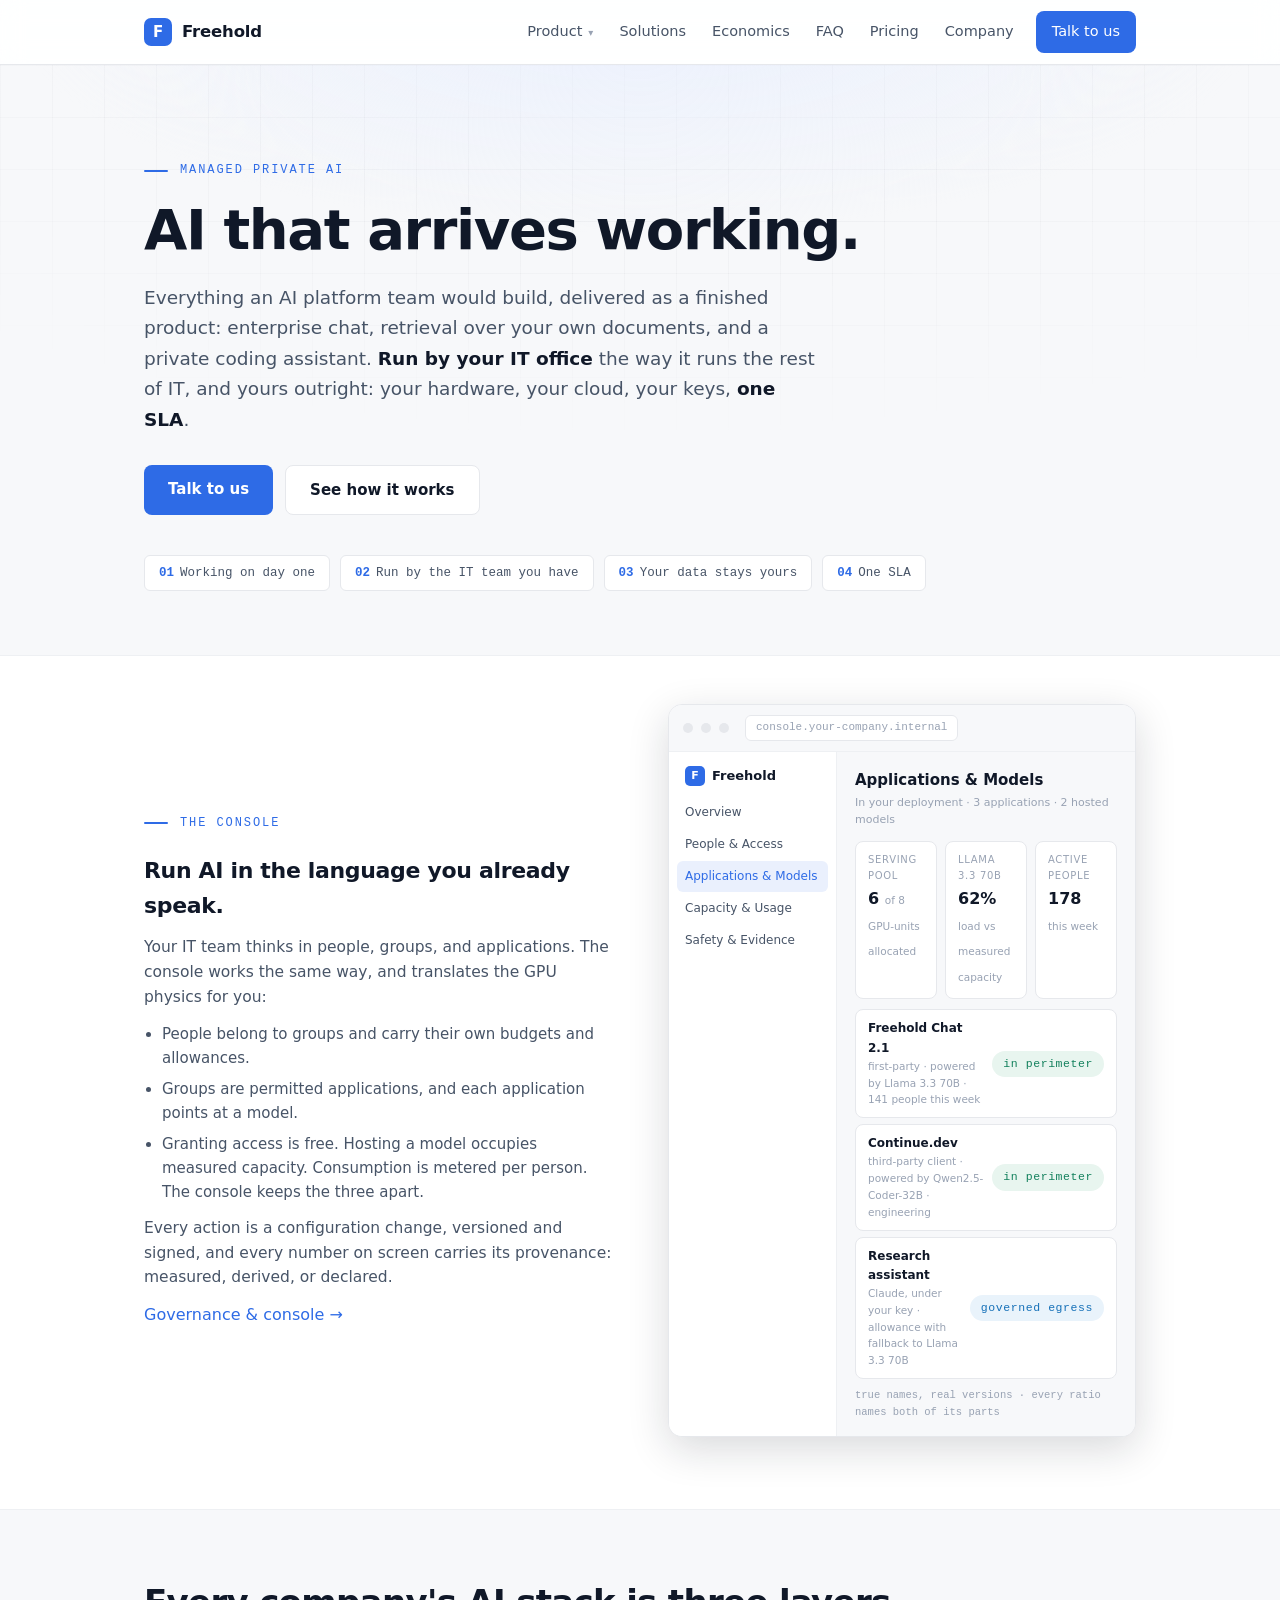
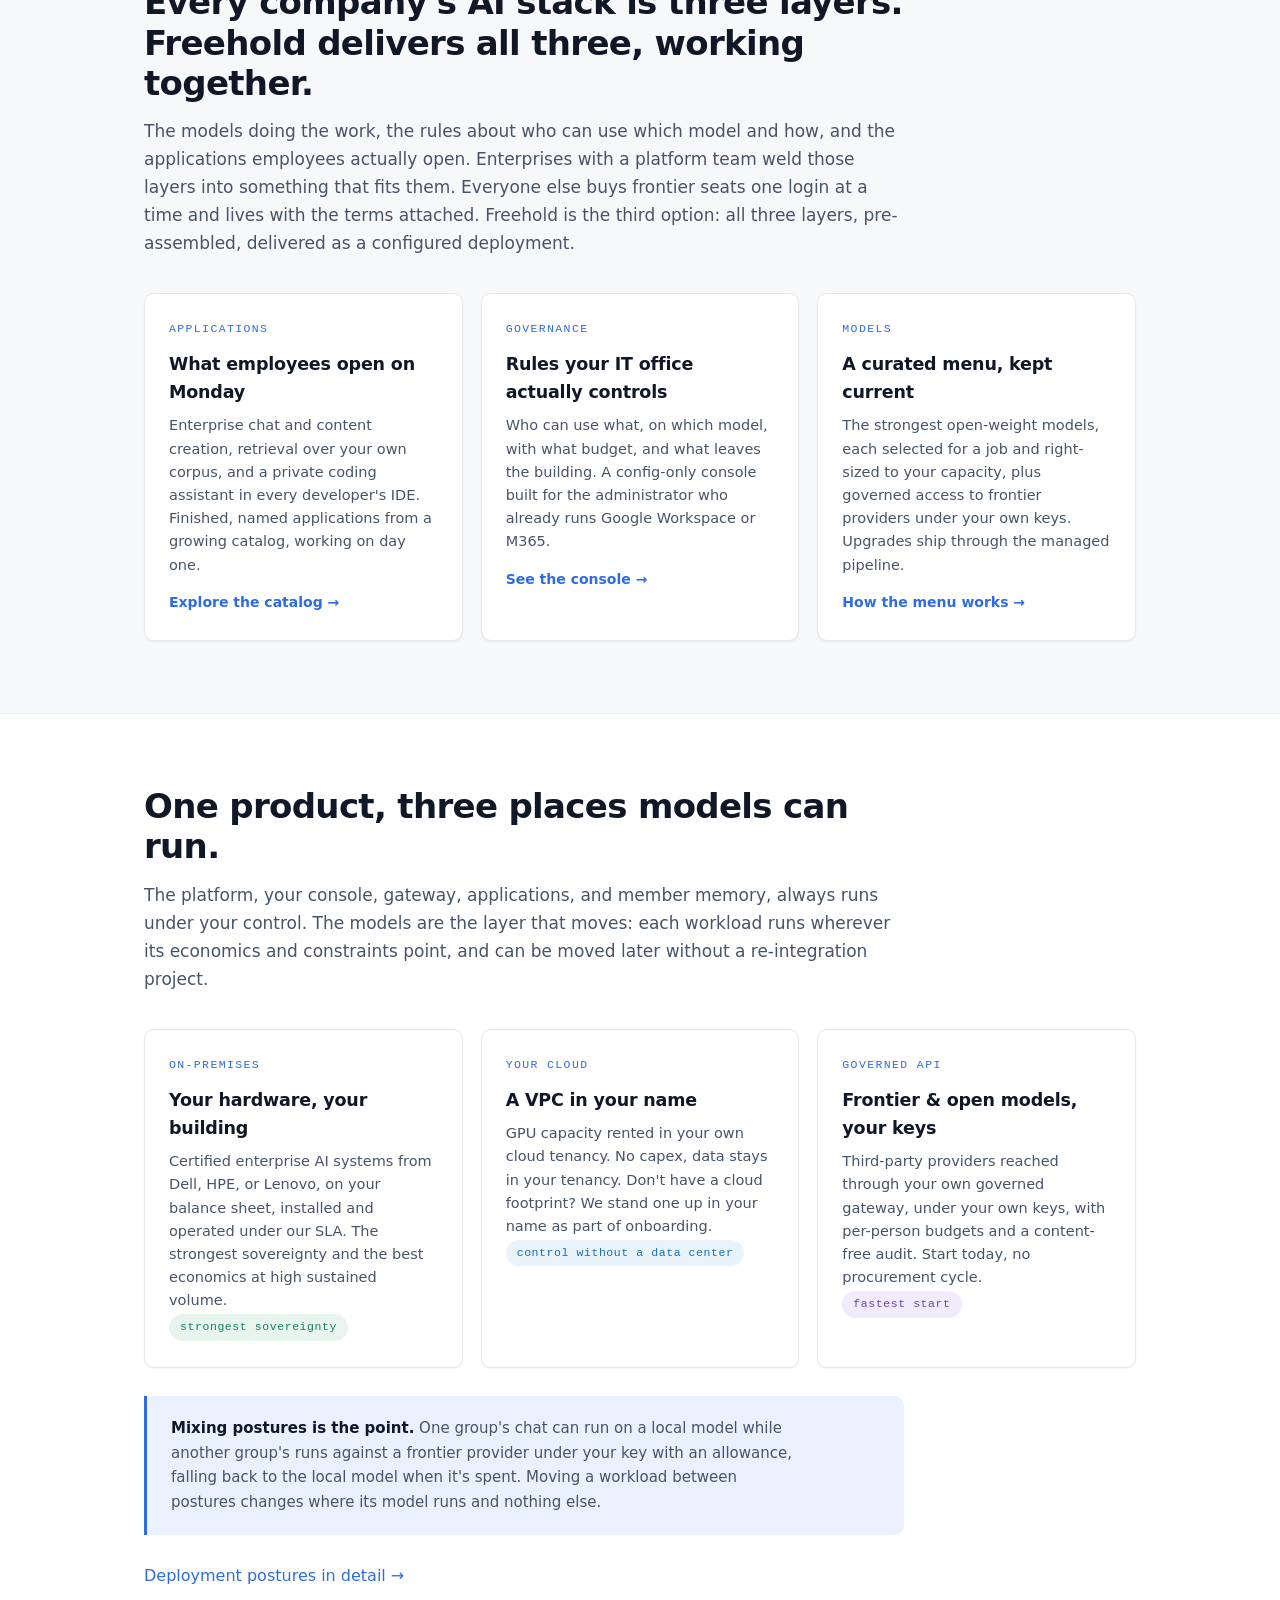
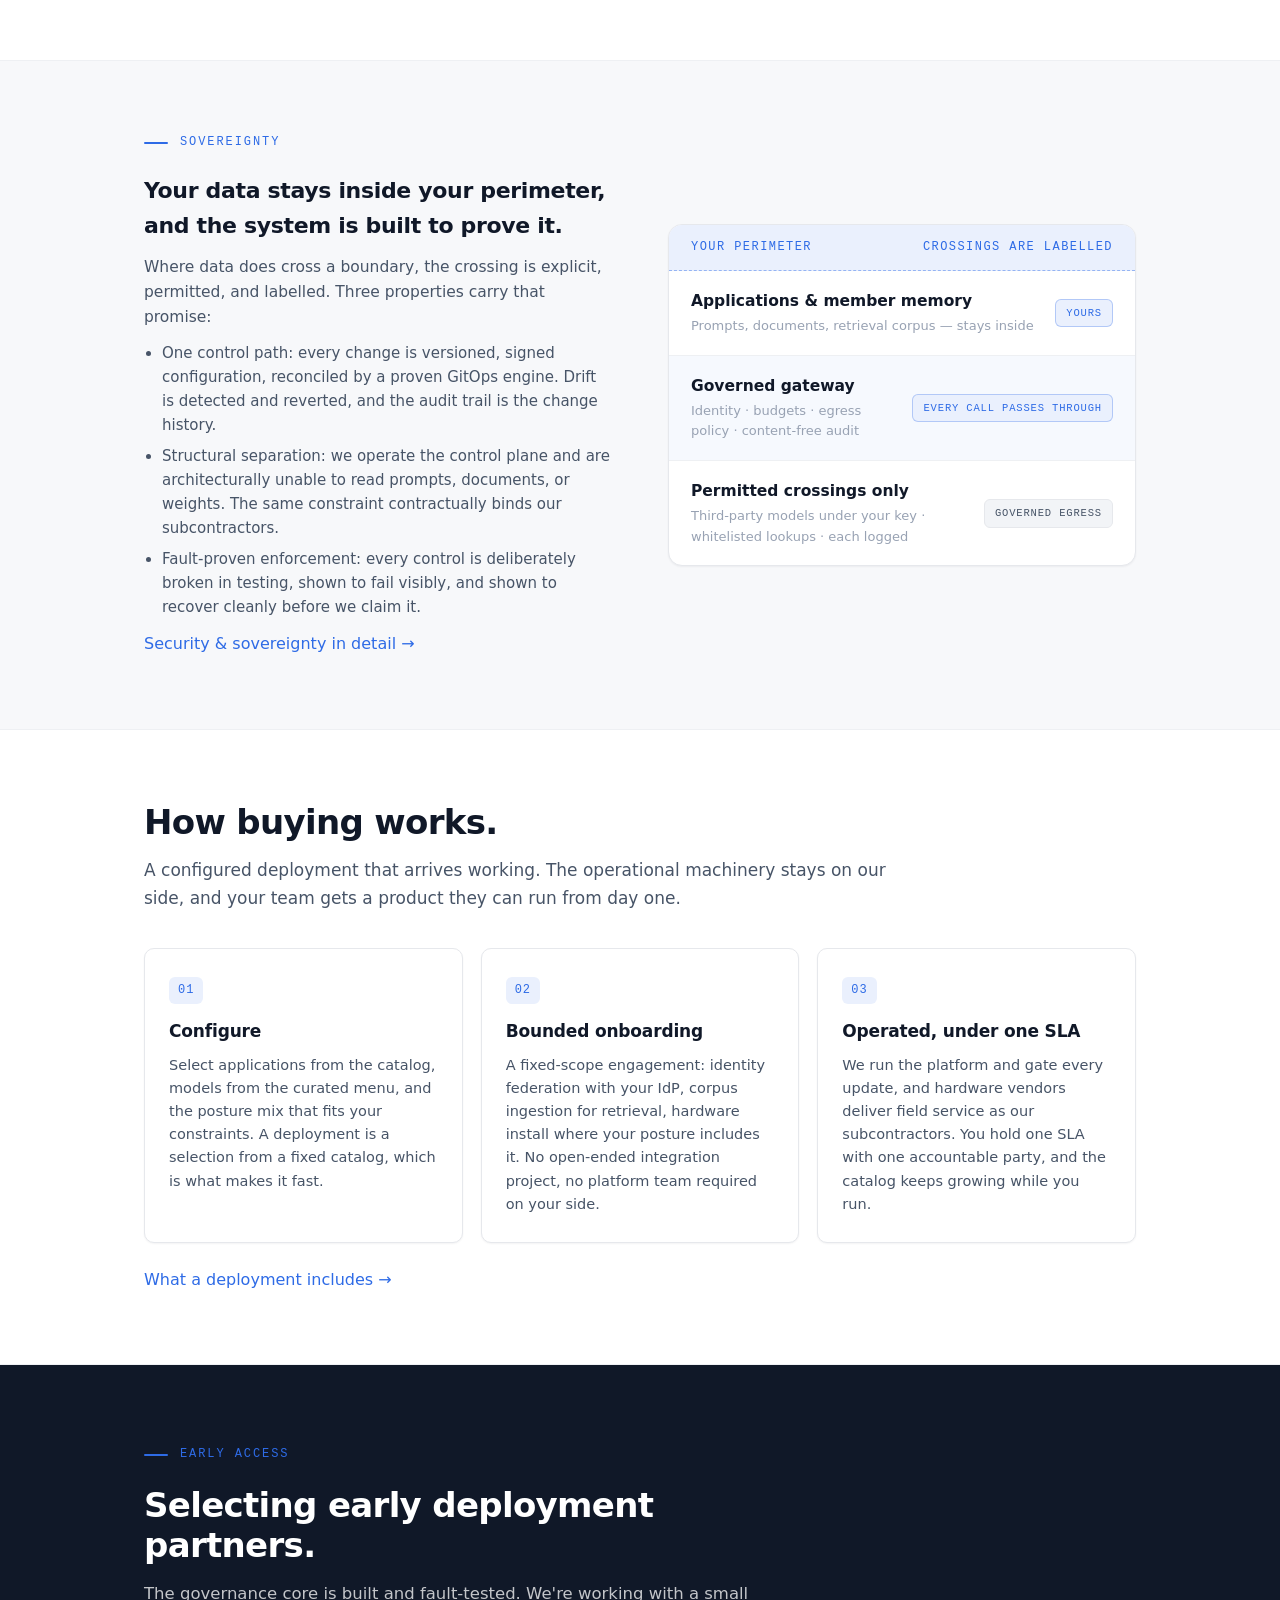
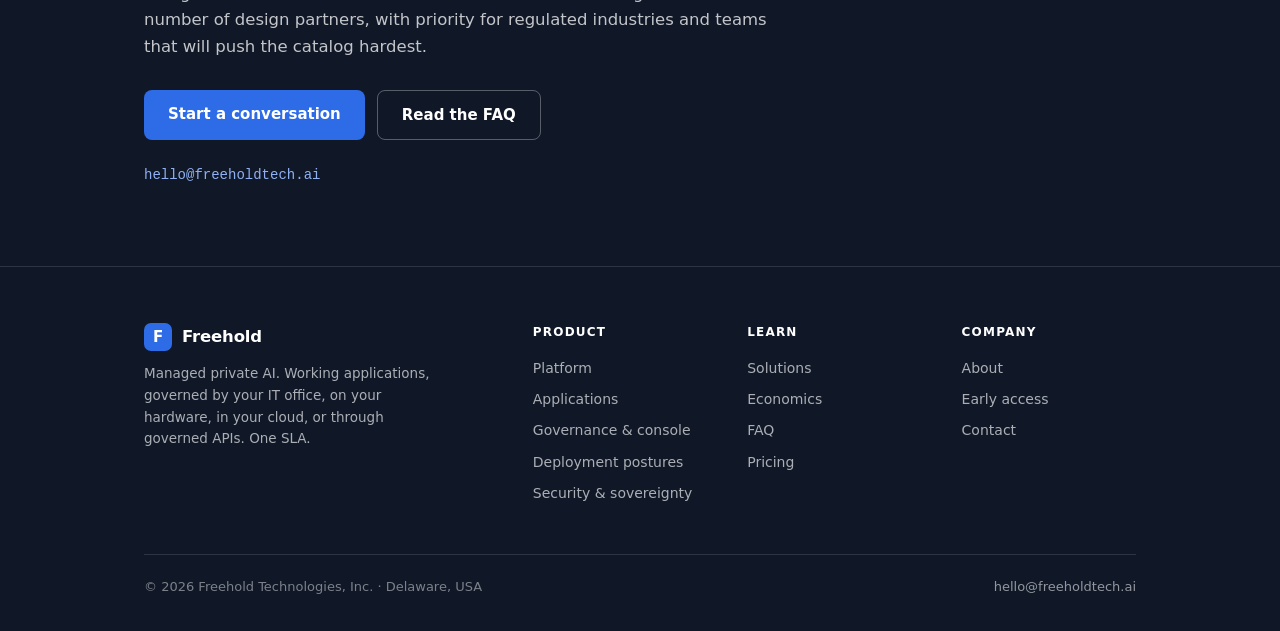
==== index.html @ bc41f347 "Compact the whitespace system: owner calibration at real viewport widths The airier research-pass sp" ====
<!DOCTYPE html>
<html lang="en">
<head>
<meta charset="UTF-8">
<meta name="viewport" content="width=device-width, initial-scale=1.0">
<title>Freehold — AI that arrives working | Managed private AI</title>
<meta name="description" content="Everything an AI platform team would build, delivered as a finished product: enterprise chat, retrieval over your own documents, and a private coding assistant. Run by your IT office like the rest of IT, and yours outright: your hardware, your cloud, your keys. One SLA.">
<meta property="og:title" content="Freehold — AI that arrives working">
<meta property="og:description" content="Everything an AI platform team would build, delivered as a finished product, run by your IT office, and yours outright. One SLA.">
<meta property="og:type" content="website">
<meta property="og:url" content="https://freeholdtech.ai">
<link rel="canonical" href="https://freeholdtech.ai/">
<link rel="icon" href="data:image/svg+xml,%3Csvg xmlns='http://www.w3.org/2000/svg' viewBox='0 0 32 32'%3E%3Crect width='32' height='32' rx='7' fill='%232e6be6'/%3E%3Ctext x='16' y='22.5' font-family='Arial,Helvetica,sans-serif' font-size='18' font-weight='700' fill='white' text-anchor='middle'%3EF%3C/text%3E%3C/svg%3E">
<link rel="stylesheet" href="assets/site.css?v=3">
</head>
<body>

<header class="site-header">
  <div class="wrap header-inner">
    <a class="wordmark" href="./"><span class="brand-tile">F</span>Freehold</a>
    <input type="checkbox" id="nav-toggle" class="nav-toggle" aria-label="Toggle navigation">
    <label for="nav-toggle" class="nav-toggle-label"><svg width="20" height="20" viewBox="0 0 20 20" aria-hidden="true"><path d="M2 5h16M2 10h16M2 15h16" stroke="#101828" stroke-width="1.8" stroke-linecap="round"/></svg></label>
    <nav class="main-nav" aria-label="Main">
      <ul>
        <li class="has-sub">
          <a href="platform/">Product</a>
          <ul class="submenu">
            <li><a href="platform/">Platform<span class="sub-d">A deployment that arrives working</span></a></li>
            <li><a href="applications/">Applications<span class="sub-d">The catalog your employees open</span></a></li>
            <li><a href="governance/">Governance &amp; console<span class="sub-d">Built for IT generalists</span></a></li>
            <li><a href="deployment/">Deployment postures<span class="sub-d">On-prem, your cloud, governed API</span></a></li>
            <li><a href="security/">Security &amp; sovereignty<span class="sub-d">Your data stays yours, by architecture</span></a></li>
          </ul>
        </li>
        <li><a href="solutions/">Solutions</a></li>
        <li><a href="economics/">Economics</a></li>
        <li><a href="faq/">FAQ</a></li>
        <li><a href="pricing/">Pricing</a></li>
        <li><a href="company/">Company</a></li>
        <li><a class="nav-cta" href="mailto:hello@freeholdtech.ai?subject=Freehold%20deployment">Talk to us</a></li>
      </ul>
    </nav>
  </div>
</header>

<div class="hero">
  <div class="hero-bg"></div>
  <div class="wrap">
    <div class="eyebrow">Managed Private AI</div>
    <h1>AI that arrives working.</h1>
    <p class="hero-sub">Everything an AI platform team would build, delivered as a finished product: enterprise chat, retrieval over your own documents, and a private coding assistant. <strong>Run by your IT office</strong> the way it runs the rest of IT, and yours outright: your hardware, your cloud, your keys, <strong>one SLA</strong>.</p>
    <div class="hero-ctas">
      <a class="btn btn-primary" href="mailto:hello@freeholdtech.ai?subject=Freehold%20deployment">Talk to us</a>
      <a class="btn btn-ghost" href="platform/">See how it works</a>
    </div>
    <div class="hero-chips">
      <span class="chip"><b>01</b>Working on day one</span>
      <span class="chip"><b>02</b>Run by the IT team you have</span>
      <span class="chip"><b>03</b>Your data stays yours</span>
      <span class="chip"><b>04</b>One SLA</span>
    </div>
  </div>
</div>

<section class="alt">
  <div class="wrap">
    <div class="split">
      <div class="txt">
        <div class="eyebrow">The Console</div>
        <h3>Run AI in the language you already speak.</h3>
        <p>Your IT team thinks in people, groups, and applications. The console works the same way, and translates the GPU physics for you:</p>
        <ul>
          <li>People belong to groups and carry their own budgets and allowances.</li>
          <li>Groups are permitted applications, and each application points at a model.</li>
          <li>Granting access is free. Hosting a model occupies measured capacity. Consumption is metered per person. The console keeps the three apart.</li>
        </ul>
        <p>Every action is a configuration change, versioned and signed, and every number on screen carries its provenance: measured, derived, or declared.</p>
        <a class="foot-link" href="governance/">Governance &amp; console →</a>
      </div>
      <div>
        <div class="shot" role="img" aria-label="Illustration of the Freehold console's Applications and Models area">
          <div class="shot-top"><span class="shot-dot"></span><span class="shot-dot"></span><span class="shot-dot"></span><span class="shot-url">console.your-company.internal</span></div>
          <div class="shot-body">
            <div class="shot-side">
              <div class="shot-brand"><span class="brand-tile">F</span>Freehold</div>
              <ul class="shot-nav">
                <li>Overview</li>
                <li>People &amp; Access</li>
                <li class="on">Applications &amp; Models</li>
                <li>Capacity &amp; Usage</li>
                <li>Safety &amp; Evidence</li>
              </ul>
            </div>
            <div class="shot-main">
              <div class="shot-h">Applications &amp; Models</div>
              <div class="shot-sub">In your deployment · 3 applications · 2 hosted models</div>
              <div class="shot-kpis">
                <div class="shot-kpi"><div class="kl">Serving pool</div><div class="kv">6 <span class="u">of 8 GPU-units allocated</span></div></div>
                <div class="shot-kpi"><div class="kl">Llama 3.3 70B</div><div class="kv">62% <span class="u">load vs measured capacity</span></div></div>
                <div class="shot-kpi"><div class="kl">Active people</div><div class="kv">178 <span class="u">this week</span></div></div>
              </div>
              <div class="shot-row"><div><div class="rn">Freehold Chat 2.1</div><div class="rd">first-party · powered by Llama 3.3 70B · 141 people this week</div></div><span class="pill pill-ok">in perimeter</span></div>
              <div class="shot-row"><div><div class="rn">Continue.dev</div><div class="rd">third-party client · powered by Qwen2.5-Coder-32B · engineering</div></div><span class="pill pill-ok">in perimeter</span></div>
              <div class="shot-row"><div><div class="rn">Research assistant</div><div class="rd">Claude, under your key · allowance with fallback to Llama 3.3 70B</div></div><span class="pill pill-info">governed egress</span></div>
              <div class="shot-note">true names, real versions · every ratio names both of its parts</div>
            </div>
          </div>
        </div>
      </div>
    </div>
  </div>
</section>

<section>
  <div class="wrap">
    <div class="sec-head">
      <h2>Every company's AI stack is three layers. Freehold delivers all three, working together.</h2>
      <p>The models doing the work, the rules about who can use which model and how, and the applications employees actually open. Enterprises with a platform team weld those layers into something that fits them. Everyone else buys frontier seats one login at a time and lives with the terms attached. Freehold is the third option: all three layers, pre-assembled, delivered as a configured deployment.</p>
    </div>
    <div class="cards">
      <div class="card">
        <div class="k">Applications</div>
        <h3>What employees open on Monday</h3>
        <p>Enterprise chat and content creation, retrieval over your own corpus, and a private coding assistant in every developer's IDE. Finished, named applications from a growing catalog, working on day one.</p>
        <a class="foot-link" href="applications/">Explore the catalog →</a>
      </div>
      <div class="card">
        <div class="k">Governance</div>
        <h3>Rules your IT office actually controls</h3>
        <p>Who can use what, on which model, with what budget, and what leaves the building. A config-only console built for the administrator who already runs Google Workspace or M365.</p>
        <a class="foot-link" href="governance/">See the console →</a>
      </div>
      <div class="card">
        <div class="k">Models</div>
        <h3>A curated menu, kept current</h3>
        <p>The strongest open-weight models, each selected for a job and right-sized to your capacity, plus governed access to frontier providers under your own keys. Upgrades ship through the managed pipeline.</p>
        <a class="foot-link" href="platform/#models">How the menu works →</a>
      </div>
    </div>
  </div>
</section>

<section class="alt">
  <div class="wrap">
    <div class="sec-head">
      <h2>One product, three places models can run.</h2>
      <p>The platform, your console, gateway, applications, and member memory, always runs under your control. The models are the layer that moves: each workload runs wherever its economics and constraints point, and can be moved later without a re-integration project.</p>
    </div>
    <div class="cards">
      <div class="card">
        <div class="k">On-premises</div>
        <h3>Your hardware, your building</h3>
        <p>Certified enterprise AI systems from Dell, HPE, or Lenovo, on your balance sheet, installed and operated under our SLA. The strongest sovereignty and the best economics at high sustained volume.</p>
        <span class="pill pill-ok">strongest sovereignty</span>
      </div>
      <div class="card">
        <div class="k">Your cloud</div>
        <h3>A VPC in your name</h3>
        <p>GPU capacity rented in your own cloud tenancy. No capex, data stays in your tenancy. Don't have a cloud footprint? We stand one up in your name as part of onboarding.</p>
        <span class="pill pill-info">control without a data center</span>
      </div>
      <div class="card">
        <div class="k">Governed API</div>
        <h3>Frontier &amp; open models, your keys</h3>
        <p>Third-party providers reached through your own governed gateway, under your own keys, with per-person budgets and a content-free audit. Start today, no procurement cycle.</p>
        <span class="pill pill-pend">fastest start</span>
      </div>
    </div>
    <div class="callout">
      <p><strong>Mixing postures is the point.</strong> One group's chat can run on a local model while another group's runs against a frontier provider under your key with an allowance, falling back to the local model when it's spent. Moving a workload between postures changes where its model runs and nothing else.</p>
    </div>
    <div style="margin-top:8px"><a class="foot-link" href="deployment/">Deployment postures in detail →</a></div>
  </div>
</section>

<section>
  <div class="wrap">
    <div class="split">
      <div class="txt">
        <div class="eyebrow">Sovereignty</div>
        <h3>Your data stays inside your perimeter, and the system is built to prove it.</h3>
        <p>Where data does cross a boundary, the crossing is explicit, permitted, and labelled. Three properties carry that promise:</p>
        <ul>
          <li>One control path: every change is versioned, signed configuration, reconciled by a proven GitOps engine. Drift is detected and reverted, and the audit trail is the change history.</li>
          <li>Structural separation: we operate the control plane and are architecturally unable to read prompts, documents, or weights. The same constraint contractually binds our subcontractors.</li>
          <li>Fault-proven enforcement: every control is deliberately broken in testing, shown to fail visibly, and shown to recover cleanly before we claim it.</li>
        </ul>
        <a class="foot-link" href="security/">Security &amp; sovereignty in detail →</a>
      </div>
      <div>
        <div class="arch">
          <div class="arch-perimeter"><span>Your perimeter</span><span>crossings are labelled</span></div>
          <div class="layer">
            <div><div class="l-name">Applications &amp; member memory</div><div class="l-desc">Prompts, documents, retrieval corpus — stays inside</div></div>
            <span class="l-tag tag-ours">Yours</span>
          </div>
          <div class="layer layer-ours">
            <div><div class="l-name">Governed gateway</div><div class="l-desc">Identity · budgets · egress policy · content-free audit</div></div>
            <span class="l-tag tag-ours">Every call passes through</span>
          </div>
          <div class="layer">
            <div><div class="l-name">Permitted crossings only</div><div class="l-desc">Third-party models under your key · whitelisted lookups · each logged</div></div>
            <span class="l-tag tag-theirs">Governed egress</span>
          </div>
        </div>
      </div>
    </div>
  </div>
</section>

<section class="alt">
  <div class="wrap">
    <div class="sec-head">
      <h2>How buying works.</h2>
      <p>A configured deployment that arrives working. The operational machinery stays on our side, and your team gets a product they can run from day one.</p>
    </div>
    <div class="steps">
      <div class="step">
        <h3>Configure</h3>
        <p>Select applications from the catalog, models from the curated menu, and the posture mix that fits your constraints. A deployment is a selection from a fixed catalog, which is what makes it fast.</p>
      </div>
      <div class="step">
        <h3>Bounded onboarding</h3>
        <p>A fixed-scope engagement: identity federation with your IdP, corpus ingestion for retrieval, hardware install where your posture includes it. No open-ended integration project, no platform team required on your side.</p>
      </div>
      <div class="step">
        <h3>Operated, under one SLA</h3>
        <p>We run the platform and gate every update, and hardware vendors deliver field service as our subcontractors. You hold one SLA with one accountable party, and the catalog keeps growing while you run.</p>
      </div>
    </div>
    <div style="margin-top:24px"><a class="foot-link" href="platform/">What a deployment includes →</a></div>
  </div>
</section>

<div class="cta-band">
  <div class="wrap">
    <div class="eyebrow">Early access</div>
    <h2>Selecting early deployment partners.</h2>
    <p>The governance core is built and fault-tested. We're working with a small number of design partners, with priority for regulated industries and teams that will push the catalog hardest.</p>
    <div class="hero-ctas">
      <a class="btn btn-primary" href="mailto:hello@freeholdtech.ai?subject=Design%20partner%20conversation">Start a conversation</a>
      <a class="btn btn-ghost" href="faq/">Read the FAQ</a>
    </div>
    <div class="contact-line"><a href="mailto:hello@freeholdtech.ai">hello@freeholdtech.ai</a></div>
  </div>
</div>

<footer class="site-footer">
  <div class="wrap">
    <div class="foot-grid">
      <div class="foot-brand">
        <a class="wordmark" href="./"><span class="brand-tile">F</span>Freehold</a>
        <p>Managed private AI. Working applications, governed by your IT office, on your hardware, in your cloud, or through governed APIs. One SLA.</p>
      </div>
      <div class="foot-col">
        <h4>Product</h4>
        <ul>
          <li><a href="platform/">Platform</a></li>
          <li><a href="applications/">Applications</a></li>
          <li><a href="governance/">Governance &amp; console</a></li>
          <li><a href="deployment/">Deployment postures</a></li>
          <li><a href="security/">Security &amp; sovereignty</a></li>
        </ul>
      </div>
      <div class="foot-col">
        <h4>Learn</h4>
        <ul>
          <li><a href="solutions/">Solutions</a></li>
          <li><a href="economics/">Economics</a></li>
          <li><a href="faq/">FAQ</a></li>
          <li><a href="pricing/">Pricing</a></li>
        </ul>
      </div>
      <div class="foot-col">
        <h4>Company</h4>
        <ul>
          <li><a href="company/">About</a></li>
          <li><a href="company/#early-access">Early access</a></li>
          <li><a href="mailto:hello@freeholdtech.ai">Contact</a></li>
        </ul>
      </div>
    </div>
    <div class="foot-legal">
      <span>© <span id="yr">2026</span> Freehold Technologies, Inc. · Delaware, USA</span>
      <span><a href="mailto:hello@freeholdtech.ai">hello@freeholdtech.ai</a></span>
    </div>
  </div>
</footer>

<script src="assets/site.js?v=3"></script>
</body>
</html>
---- assets/site.css ----
/* Freehold site — shared stylesheet.
   Palette adapted from the Bastion console design system (design/mockups). */

:root{
  --canvas:#f7f8fa; --surface:#ffffff; --hover:#f2f4f7;
  --border:#e6e8ec; --divider:#eef0f3;
  --ink:#101828; --ink-2:#475467; --muted:#98a2b3;
  --accent:#2e6be6; --accent-hover:#1f5bd4; --accent-soft:#eaf0fd;
  --ok:#12805c; --ok-soft:#e8f5ef;
  --warn:#b25e09; --warn-soft:#fdf3e4;
  --bad:#c0392f; --bad-soft:#fdecea;
  --pend:#6941c6; --pend-soft:#f1ecfb;
  --info:#1570b8; --info-soft:#e9f3fb;
  --r-card:10px; --r-btn:8px; --r-pill:999px;
  --sh-card:0 1px 2px rgba(16,24,40,.05);
  --sh-float:0 12px 40px rgba(16,24,40,.16);
  /* unslop-ignore: palette and type mirror the Bastion product console (gpu_msp_product
     design/mockups) so the site and the product read as one system; the deploy contract
     forbids external font requests, so faces come from the console's own stack. */
  --mono:"SF Mono","Cascadia Code",ui-monospace,Menlo,Consolas,monospace;
  --sans:Inter,-apple-system,BlinkMacSystemFont,"Segoe UI Variable","Segoe UI",system-ui,sans-serif;
}
*{margin:0;padding:0;box-sizing:border-box}
@media (prefers-reduced-motion:no-preference){html{scroll-behavior:smooth}}
body{
  background:var(--canvas); color:var(--ink);
  font-family:var(--sans); font-size:16px; line-height:1.6;
  -webkit-font-smoothing:antialiased;
  overflow-x:hidden;
}
a{color:var(--accent);text-decoration:none}
a:hover{text-decoration:underline}
:focus-visible{outline:2px solid var(--accent);outline-offset:2px}
.mono{font-family:var(--mono)}
.wrap{max-width:1080px;margin:0 auto;padding:0 clamp(20px,3.5vw,44px)}

/* ---------- header ---------- */
.site-header{
  position:sticky;top:0;z-index:60;background:rgba(255,255,255,.88);
  backdrop-filter:blur(12px);-webkit-backdrop-filter:blur(12px);
  border-bottom:1px solid var(--border);
}
.header-inner{display:flex;align-items:center;justify-content:space-between;height:64px;gap:18px}
.wordmark{display:flex;align-items:center;gap:10px;color:var(--ink);font-weight:650;font-size:16.5px;letter-spacing:-.01em}
.wordmark:hover{text-decoration:none}
.brand-tile{
  width:28px;height:28px;border-radius:7px;background:var(--accent);color:#fff;
  display:flex;align-items:center;justify-content:center;font-weight:700;font-size:15px;flex:0 0 28px;
}
.main-nav{display:flex;align-items:center;gap:4px}
.main-nav>ul{display:flex;list-style:none;gap:2px;align-items:center}
.main-nav a{color:var(--ink-2);font-size:14.5px;font-weight:500;padding:8px 12px;border-radius:8px;display:block}
.main-nav a:hover{background:var(--hover);color:var(--ink);text-decoration:none}
.main-nav a[aria-current="page"]{color:var(--accent)}
.has-sub{position:relative}
.has-sub>a::after{content:"▾";font-size:10px;margin-left:6px;color:var(--muted)}
.submenu{
  display:none;position:absolute;top:100%;left:0;min-width:250px;padding:8px;
  background:var(--surface);border:1px solid var(--border);border-radius:12px;box-shadow:var(--sh-float);
  list-style:none;
}
.has-sub:hover .submenu,.has-sub:focus-within .submenu{display:block}
.submenu a{padding:9px 12px;border-radius:8px;font-weight:500}
.submenu .sub-d{display:block;font-size:12px;color:var(--muted);font-weight:400;margin-top:1px}
.nav-cta{
  background:var(--accent);color:#fff !important;font-weight:600;border-radius:var(--r-btn);
  padding:9px 16px !important;margin-left:8px;
}
.nav-cta:hover{background:var(--accent-hover) !important;text-decoration:none}
.nav-toggle{display:none}
.nav-toggle-label{display:none;cursor:pointer;padding:8px;border-radius:8px;border:1px solid var(--border);line-height:0}
.nav-toggle-label svg{display:block}

/* ---------- hero ---------- */
.hero{position:relative;padding:96px 0 64px;overflow:hidden}
.hero-bg{
  position:absolute;inset:0;z-index:-1;pointer-events:none;
  background:
    radial-gradient(ellipse 70% 55% at 50% -10%, var(--accent-soft), transparent 70%),
    linear-gradient(rgba(16,24,40,.035) 1px, transparent 1px),
    linear-gradient(90deg, rgba(16,24,40,.035) 1px, transparent 1px);
  background-size:auto,52px 52px,52px 52px;
  mask-image:radial-gradient(ellipse 95% 80% at 50% 0%, black 30%, transparent 80%);
  -webkit-mask-image:radial-gradient(ellipse 95% 80% at 50% 0%, black 30%, transparent 80%);
}
.eyebrow{
  font-family:var(--mono);font-size:12px;letter-spacing:.16em;text-transform:uppercase;
  color:var(--accent);margin-bottom:20px;display:flex;align-items:center;gap:12px;
}
.eyebrow::before{content:"";width:24px;height:2px;background:var(--accent);display:inline-block;border-radius:2px}
.eyebrow.centered{justify-content:center}
h1{font-size:clamp(34px,5.4vw,56px);line-height:1.08;font-weight:700;letter-spacing:-.025em;max-width:840px}
h1 .dim{color:var(--muted)}
.hero-sub{margin-top:22px;font-size:18.5px;color:var(--ink-2);max-width:680px;line-height:1.65}
.hero-sub strong{color:var(--ink);font-weight:600}
.hero-ctas{margin-top:30px;display:flex;gap:12px;flex-wrap:wrap}
.btn{
  display:inline-block;text-decoration:none;font-size:15px;font-weight:600;
  padding:12px 24px;border-radius:var(--r-btn);transition:background .15s,border-color .15s,transform .15s;
}
.btn:hover{text-decoration:none}
.btn-primary{background:var(--accent);color:#fff}
.btn-primary:hover{background:var(--accent-hover);transform:translateY(-1px)}
.btn-ghost{color:var(--ink);border:1px solid var(--border);background:var(--surface)}
.btn-ghost:hover{border-color:var(--muted)}
.hero-chips{margin-top:40px;display:flex;gap:10px;flex-wrap:wrap}
.chip{
  font-family:var(--mono);font-size:12.5px;color:var(--ink-2);
  border:1px solid var(--border);border-radius:6px;padding:7px 14px;background:var(--surface);
}
.chip b{color:var(--accent);font-weight:600;margin-right:6px}

/* ---------- sections ---------- */
section{padding:72px 0}
/* the section directly after a hero starts sooner — hero bottom padding and section
   top padding otherwise stack into a dead zone */
.hero+section,.page-hero+section{padding-top:48px}
section.alt{background:var(--surface);border-top:1px solid var(--divider);border-bottom:1px solid var(--divider)}
.sec-head{margin-bottom:36px;max-width:780px}
.sec-head.centered{margin-left:auto;margin-right:auto;text-align:center}
h2{font-size:clamp(25px,3.4vw,34px);letter-spacing:-.02em;line-height:1.18;font-weight:700}
.sec-head p{margin-top:14px;color:var(--ink-2);font-size:17px;max-width:70ch;line-height:1.65}
.sec-head.centered p{margin-left:auto;margin-right:auto}
h3{letter-spacing:-.01em}

.cards{display:grid;grid-template-columns:repeat(3,1fr);gap:18px}
.cards.two{grid-template-columns:repeat(2,1fr)}
.cards.four{grid-template-columns:repeat(4,1fr)}
.card{
  background:var(--surface);border:1px solid var(--border);border-radius:var(--r-card);
  padding:26px 24px;box-shadow:var(--sh-card);transition:border-color .2s;
}
.card:hover{border-color:#d3d8e0}
.card .k{
  font-family:var(--mono);font-size:11.5px;letter-spacing:.12em;text-transform:uppercase;
  color:var(--accent);margin-bottom:12px;
}
.card h3{font-size:17.5px;font-weight:650;margin-bottom:8px}
.card p{font-size:14.5px;color:var(--ink-2);line-height:1.6}
.card ul{margin:10px 0 0 18px;font-size:14.5px;color:var(--ink-2)}
.card li{margin-bottom:6px}
.card .foot-link{display:inline-block;margin-top:14px;font-size:14px;font-weight:600}

/* split feature rows */
.split{display:grid;grid-template-columns:1fr 1fr;gap:56px;align-items:center;margin-bottom:64px}
.split:last-child{margin-bottom:0}
.split .txt h3{font-size:22px;font-weight:700;letter-spacing:-.015em;margin-bottom:12px}
.split .txt p{color:var(--ink-2);font-size:15.5px;margin-bottom:12px}
.split .txt ul{margin:0 0 12px 18px;color:var(--ink-2);font-size:15px}
.split .txt li{margin-bottom:7px}
.split .txt li strong{color:var(--ink)}

/* pill / status chips */
.pill{
  display:inline-block;font-family:var(--mono);font-size:11.5px;letter-spacing:.05em;
  border-radius:var(--r-pill);padding:4px 11px;white-space:nowrap;
}
.pill-ok{color:var(--ok);background:var(--ok-soft)}
.pill-info{color:var(--info);background:var(--info-soft)}
.pill-warn{color:var(--warn);background:var(--warn-soft)}
.pill-pend{color:var(--pend);background:var(--pend-soft)}
.pill-accent{color:var(--accent);background:var(--accent-soft)}
.pill-muted{color:var(--ink-2);background:var(--hover)}

/* stat band */
.stat-band{
  display:grid;grid-template-columns:repeat(4,1fr);gap:16px;
}
.stat{
  background:var(--surface);border:1px solid var(--border);border-radius:var(--r-card);
  padding:22px 24px;box-shadow:var(--sh-card);
}
.stat b{display:block;font-size:26px;letter-spacing:-.02em;color:var(--accent);font-weight:700;font-variant-numeric:tabular-nums}
.stat span{font-size:13.5px;color:var(--ink-2);display:block;margin-top:4px;line-height:1.5}

/* tables */
.tbl-scroll{overflow-x:auto;border:1px solid var(--border);border-radius:var(--r-card);background:var(--surface);box-shadow:var(--sh-card)}
table{width:100%;border-collapse:collapse;font-size:14.5px;min-width:640px}
th{
  text-align:left;font-size:12px;letter-spacing:.08em;text-transform:uppercase;color:var(--muted);
  font-weight:600;padding:13px 18px;border-bottom:1px solid var(--border);background:var(--canvas);
}
td{padding:14px 18px;border-bottom:1px solid var(--divider);color:var(--ink-2);vertical-align:top}
td:first-child{color:var(--ink);font-weight:600}
tr:last-child td{border-bottom:none}

/* architecture diagram */
.arch{
  border:1px solid var(--border);border-radius:14px;overflow:hidden;
  background:var(--surface);box-shadow:var(--sh-card);
}
.arch-perimeter{
  font-family:var(--mono);font-size:12px;letter-spacing:.12em;text-transform:uppercase;
  color:var(--accent);padding:13px 22px;border-bottom:1px dashed rgba(46,107,230,.45);
  background:var(--accent-soft);display:flex;justify-content:space-between;align-items:center;gap:10px;
}
.layer{
  padding:18px 22px;border-bottom:1px solid var(--divider);
  display:flex;justify-content:space-between;align-items:center;gap:16px;
}
.layer:last-child{border-bottom:none}
.layer .l-name{font-weight:650;font-size:15.5px}
.layer .l-desc{font-size:13px;color:var(--muted);margin-top:2px}
.layer .l-tag{
  font-family:var(--mono);font-size:10.5px;letter-spacing:.08em;text-transform:uppercase;
  white-space:nowrap;padding:5px 10px;border-radius:6px;
}
.tag-ours{color:var(--accent);background:var(--accent-soft);border:1px solid rgba(46,107,230,.3)}
.tag-theirs{color:var(--ink-2);background:var(--hover);border:1px solid var(--border)}
.layer-ours{background:rgba(46,107,230,.04)}
.arch-note{text-align:center;margin-top:16px;font-size:13px;color:var(--muted);font-family:var(--mono)}

/* faux console product shot */
.shot{
  border:1px solid var(--border);border-radius:14px;background:var(--surface);
  box-shadow:var(--sh-float);overflow:hidden;font-size:13px;
}
.shot-top{
  display:flex;align-items:center;gap:8px;padding:10px 14px;border-bottom:1px solid var(--divider);
  background:var(--canvas);
}
.shot-dot{width:10px;height:10px;border-radius:50%;background:var(--border)}
.shot-url{
  font-family:var(--mono);font-size:11px;color:var(--muted);background:var(--surface);
  border:1px solid var(--border);border-radius:6px;padding:3px 10px;margin-left:8px;
}
.shot-body{display:flex;min-height:300px}
.shot-side{width:168px;border-right:1px solid var(--divider);padding:12px 8px;flex:0 0 168px;background:var(--surface)}
.shot-brand{display:flex;align-items:center;gap:7px;padding:2px 8px 10px;font-weight:650;font-size:13px}
.shot-brand .brand-tile{width:20px;height:20px;border-radius:5px;font-size:11px;flex:0 0 20px}
.shot-nav{list-style:none}
.shot-nav li{padding:6px 8px;border-radius:6px;color:var(--ink-2);font-size:12px;margin-bottom:1px}
.shot-nav li span{display:block;font-size:10px;color:var(--muted)}
.shot-nav li.on{background:var(--accent-soft);color:var(--accent)}
.shot-nav li.on span{color:var(--accent);opacity:.75}
.shot-main{flex:1;padding:16px 18px;background:var(--canvas)}
.shot-h{font-size:15px;font-weight:650;margin-bottom:2px}
.shot-sub{font-size:11px;color:var(--muted);margin-bottom:12px}
.shot-kpis{display:grid;grid-template-columns:repeat(3,1fr);gap:8px;margin-bottom:10px}
.shot-kpi{background:var(--surface);border:1px solid var(--border);border-radius:8px;padding:10px 12px}
.shot-kpi .kl{font-size:10px;letter-spacing:.07em;text-transform:uppercase;color:var(--muted)}
.shot-kpi .kv{font-size:16px;font-weight:650;margin-top:2px;font-variant-numeric:tabular-nums}
.shot-kpi .kv .u{font-size:10.5px;color:var(--muted);font-weight:500}
.shot-row{
  background:var(--surface);border:1px solid var(--border);border-radius:8px;padding:9px 12px;
  display:flex;justify-content:space-between;align-items:center;gap:8px;margin-bottom:6px;
}
.shot-row .rn{font-weight:600;font-size:12px}
.shot-row .rd{font-size:10.5px;color:var(--muted)}
.shot-note{font-size:10.5px;color:var(--muted);margin-top:8px;font-family:var(--mono)}

/* numbered steps */
.steps{display:grid;grid-template-columns:repeat(3,1fr);gap:18px;counter-reset:step}
.step{
  background:var(--surface);border:1px solid var(--border);border-radius:var(--r-card);
  padding:26px 24px;box-shadow:var(--sh-card);counter-increment:step;position:relative;
}
.step::before{
  content:counter(step,decimal-leading-zero);font-family:var(--mono);font-size:12px;
  color:var(--accent);background:var(--accent-soft);border-radius:6px;padding:4px 9px;
  display:inline-block;margin-bottom:14px;letter-spacing:.08em;
}
.step h3{font-size:17px;font-weight:650;margin-bottom:8px}
.step p{font-size:14.5px;color:var(--ink-2)}

/* checklists */
.checks{list-style:none}
.checks li{
  padding:12px 0 12px 30px;border-top:1px solid var(--divider);position:relative;
  color:var(--ink-2);font-size:15px;line-height:1.6;max-width:72ch;
}
.checks li strong{color:var(--ink)}
.checks li::before{
  content:"✓";font-family:var(--mono);position:absolute;left:4px;top:12px;color:var(--ok);font-size:14px;
}
.checks.x li::before{content:"—";color:var(--muted)}

/* FAQ */
.faq details{
  background:var(--surface);border:1px solid var(--border);border-radius:var(--r-card);
  margin-bottom:10px;box-shadow:var(--sh-card);
}
.faq summary{
  cursor:pointer;padding:18px 22px;font-weight:650;font-size:16px;list-style:none;
  display:flex;justify-content:space-between;align-items:center;gap:14px;
}
.faq summary::-webkit-details-marker{display:none}
.faq summary::after{content:"+";font-family:var(--mono);color:var(--muted);font-size:18px;flex:0 0 auto}
.faq details[open] summary::after{content:"–"}
.faq .a{padding:0 22px 22px;color:var(--ink-2);font-size:15px;max-width:72ch;line-height:1.65}
.faq .a p{margin-bottom:10px}
.faq .a p:last-child{margin-bottom:0}
.faq .a ul{margin:0 0 10px 18px}

/* callout */
.callout{
  border-left:3px solid var(--accent);background:var(--accent-soft);
  border-radius:0 10px 10px 0;padding:20px 24px;margin:28px 0;max-width:760px;
}
.callout p{color:var(--ink-2);font-size:15px;line-height:1.65;max-width:66ch}
.callout p strong{color:var(--ink)}
.callout.warn{border-left-color:var(--warn);background:var(--warn-soft)}

/* definition block (kept from v1 brand) */
.definition{
  font-family:var(--mono);border-left:3px solid var(--accent);
  padding:16px 24px;margin:0 0 40px;max-width:640px;
  background:var(--accent-soft);border-radius:0 10px 10px 0;
}
.definition .word{font-size:18px;color:var(--ink);letter-spacing:.02em}
.definition .pos{color:var(--muted);font-style:italic;margin:0 8px;font-size:13px}
.definition .sense{display:block;margin-top:8px;font-size:13.5px;color:var(--ink-2);line-height:1.7}
.definition .sense em{color:var(--accent);font-style:normal}

/* page hero (interior pages) */
.page-hero{padding:60px 0 40px;position:relative;overflow:hidden}
.page-hero h1{font-size:clamp(30px,4.4vw,44px)}
.page-hero .hero-sub{font-size:17.5px}
.crumbs{font-size:13px;color:var(--muted);margin-bottom:18px;font-family:var(--mono)}
.crumbs a{color:var(--muted)}
.crumbs a:hover{color:var(--accent)}

/* CTA band — left-aligned on purpose; the centered closing band is a template tell */
.cta-band{
  background:var(--ink);color:#fff;padding:80px 0;
}
.cta-band h2{color:#fff;max-width:680px}
.cta-band p{margin:16px 0 0;max-width:60ch;color:rgba(255,255,255,.75);font-size:16.5px}
.cta-band .btn-ghost{color:#fff;border-color:rgba(255,255,255,.3);background:transparent}
.cta-band .btn-ghost:hover{border-color:rgba(255,255,255,.6)}
.contact-line{margin-top:24px;font-family:var(--mono);font-size:14px;color:rgba(255,255,255,.6)}
.contact-line a{color:#8fb1f3}

/* footer */
.site-footer{background:var(--ink);color:rgba(255,255,255,.65);font-size:14px;padding:56px 0 36px}
.cta-band+.site-footer{border-top:1px solid rgba(255,255,255,.12)}
.foot-grid{display:grid;grid-template-columns:2fr 1fr 1fr 1fr;gap:40px;margin-bottom:40px}
.foot-brand .wordmark{color:#fff;margin-bottom:12px}
.foot-brand p{font-size:13.5px;line-height:1.6;max-width:300px}
.foot-col h4{
  color:#fff;font-size:12px;letter-spacing:.1em;text-transform:uppercase;font-weight:600;margin-bottom:14px;
}
.foot-col ul{list-style:none}
.foot-col li{margin-bottom:9px}
.foot-col a{color:rgba(255,255,255,.65)}
.foot-col a:hover{color:#fff}
.foot-legal{
  border-top:1px solid rgba(255,255,255,.12);padding-top:22px;display:flex;
  justify-content:space-between;gap:14px;flex-wrap:wrap;font-size:13px;color:rgba(255,255,255,.45);
}
.foot-legal a{color:rgba(255,255,255,.55)}

/* ---------- per-page signature components ----------
   Each page gets one structure that expresses its own content; these exist so
   pages stop sharing a single stamped rhythm. Use each on its page only. */

/* object chain — governance: people → groups → applications → models */
.chain{display:grid;grid-template-columns:repeat(4,1fr);border:1px solid var(--border);border-radius:14px;overflow:visible;background:var(--surface);box-shadow:var(--sh-card)}
.chain-node{padding:28px 26px;border-right:1px solid var(--divider);position:relative}
.chain-node:last-child{border-right:none}
.chain-node .k{font-family:var(--mono);font-size:11.5px;letter-spacing:.12em;text-transform:uppercase;color:var(--accent);margin-bottom:12px}
.chain-node h3{font-size:17px;font-weight:650;margin-bottom:8px}
.chain-node p{font-size:14px;color:var(--ink-2);line-height:1.6}
.chain-node::after{content:"→";position:absolute;right:-14px;top:26px;width:28px;height:28px;border-radius:50%;background:var(--accent);color:#fff;display:flex;align-items:center;justify-content:center;font-size:13px;z-index:2}
.chain-node:last-child::after{content:none}

/* isolation ladder — deployment: rungs step inward as connectivity opens */
.ladder{max-width:840px}
.rung{display:flex;gap:26px;align-items:flex-start;padding:26px 28px;background:var(--surface);border:1px solid var(--border);border-radius:12px;box-shadow:var(--sh-card);margin-bottom:16px}
.rung-step{font-family:var(--mono);font-size:11px;letter-spacing:.1em;text-transform:uppercase;color:var(--muted);flex:0 0 104px;padding-top:4px}
.rung h3{font-size:17.5px;font-weight:650;margin-bottom:6px}
.rung p{font-size:14.5px;color:var(--ink-2);margin-bottom:10px}
.rung.common{border-color:rgba(46,107,230,.4);background:linear-gradient(180deg,var(--accent-soft),var(--surface))}
.rung:nth-child(2){margin-left:44px}
.rung:nth-child(3){margin-left:88px}

/* bill-of-materials document — pricing: the table styled as the thing it describes */
.bom{border:1px solid var(--border);border-radius:14px;background:var(--surface);box-shadow:var(--sh-card);overflow:hidden}
.bom-head{font-family:var(--mono);font-size:12px;letter-spacing:.12em;text-transform:uppercase;color:var(--ink-2);padding:14px 24px;border-bottom:1px solid var(--border);background:var(--canvas);display:flex;justify-content:space-between;gap:12px;flex-wrap:wrap}
.bom .tbl-scroll{border:none;border-radius:0;box-shadow:none}

/* perimeter band — security's dark section, the only ink-background section on the site */
section.ink{background:var(--ink);border-top:none;border-bottom:none}
section.ink h2{color:#fff}
section.ink .sec-head p{color:rgba(255,255,255,.72)}
section.ink .card{background:rgba(255,255,255,.06);border-color:rgba(255,255,255,.16);box-shadow:none}
section.ink .card:hover{border-color:rgba(255,255,255,.3)}
section.ink .card h3{color:#fff}
section.ink .card p{color:rgba(255,255,255,.72)}
section.ink .card .k{color:#8fb1f3}

/* numbered rail — platform's what's-in-the-box, rows instead of boxes */
.rail{border-top:1px solid var(--border)}
.rail-row{display:grid;grid-template-columns:110px 1fr auto;gap:30px;align-items:start;padding:32px 4px;border-bottom:1px solid var(--border)}
.rail-num{font-family:var(--mono);font-size:12px;color:var(--accent);letter-spacing:.1em;padding-top:5px}
.rail-row h3{font-size:19px;font-weight:650;margin-bottom:8px}
.rail-row p{color:var(--ink-2);font-size:15px;max-width:62ch}
.rail-row .foot-link{white-space:nowrap;padding-top:4px}

/* ruled compare columns — economics' three sources, no boxes */
.compare{display:grid;grid-template-columns:repeat(3,1fr);gap:44px}
.compare-col{border-top:3px solid var(--accent);padding-top:20px}
.compare-col .k{font-family:var(--mono);font-size:11.5px;letter-spacing:.12em;text-transform:uppercase;color:var(--accent);margin-bottom:10px}
.compare-col h3{font-size:18px;font-weight:650;margin-bottom:8px}
.compare-col p{font-size:14.5px;color:var(--ink-2)}

/* compact closer — interior pages end here; the dark band is reserved for home + company */
.closer{border-top:1px solid var(--border);background:var(--surface);padding:56px 0}
.closer-inner{display:flex;align-items:center;justify-content:space-between;gap:28px;flex-wrap:wrap}
.closer h3{font-size:22px;letter-spacing:-.015em;font-weight:700}
.closer p{color:var(--ink-2);font-size:15px;margin-top:6px;max-width:58ch}

/* ---------- responsive ---------- */
@media (max-width:960px){
  .cards,.cards.four{grid-template-columns:repeat(2,1fr)}
  .stat-band{grid-template-columns:repeat(2,1fr)}
  .steps{grid-template-columns:1fr}
  .split{grid-template-columns:1fr;gap:28px}
  .foot-grid{grid-template-columns:1fr 1fr}
  .chain{grid-template-columns:1fr}
  .chain-node{border-right:none;border-bottom:1px solid var(--divider)}
  .chain-node:last-child{border-bottom:none}
  .chain-node::after{content:"↓";right:auto;left:26px;top:auto;bottom:-14px}
  .chain-node:last-child::after{content:none}
  .rung:nth-child(2),.rung:nth-child(3){margin-left:0}
  .compare{grid-template-columns:1fr;gap:28px}
  .rail-row{grid-template-columns:1fr;gap:8px}
}
@media (max-width:720px){
  .cards,.cards.two,.cards.four{grid-template-columns:1fr}
  .stat-band{grid-template-columns:1fr 1fr}
  .hero{padding:64px 0 44px}
  .page-hero{padding:44px 0 30px}
  section{padding:52px 0}
  .hero+section,.page-hero+section{padding-top:40px}
  .split{margin-bottom:48px}
  .layer{flex-direction:column;align-items:flex-start;gap:8px}
  .shot-side{display:none}
  /* mobile nav */
  .nav-toggle-label{display:block}
  .main-nav{
    display:none;position:fixed;inset:64px 0 auto 0;background:var(--surface);
    border-bottom:1px solid var(--border);box-shadow:var(--sh-float);
    max-height:calc(100vh - 64px);overflow-y:auto;
  }
  .nav-toggle:checked~.main-nav{display:block}
  .main-nav>ul{flex-direction:column;align-items:stretch;gap:0;padding:12px 16px 18px}
  .main-nav a{padding:12px 10px;font-size:16px}
  .has-sub>a{display:none}
  .submenu{
    display:block;position:static;min-width:0;border:none;box-shadow:none;padding:0;background:transparent;
  }
  .nav-cta{margin:10px 10px 0;text-align:center}
}
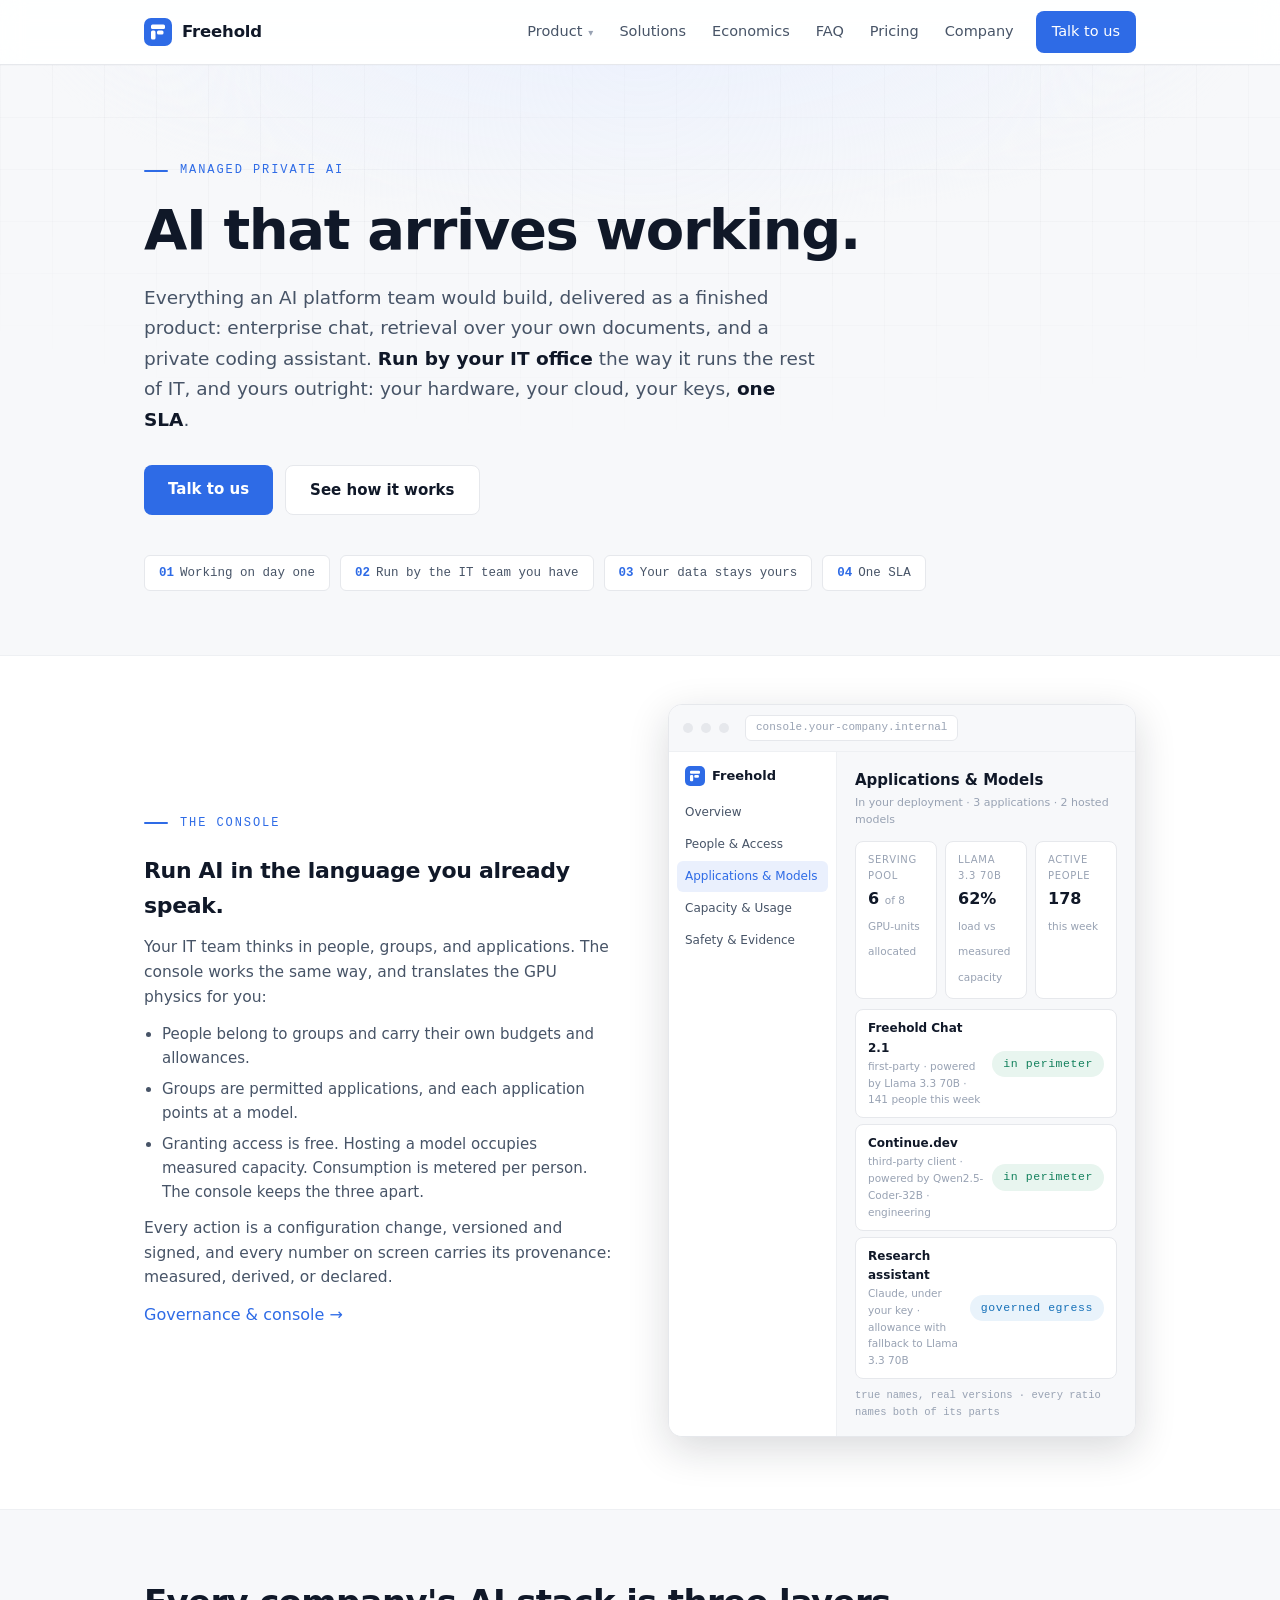
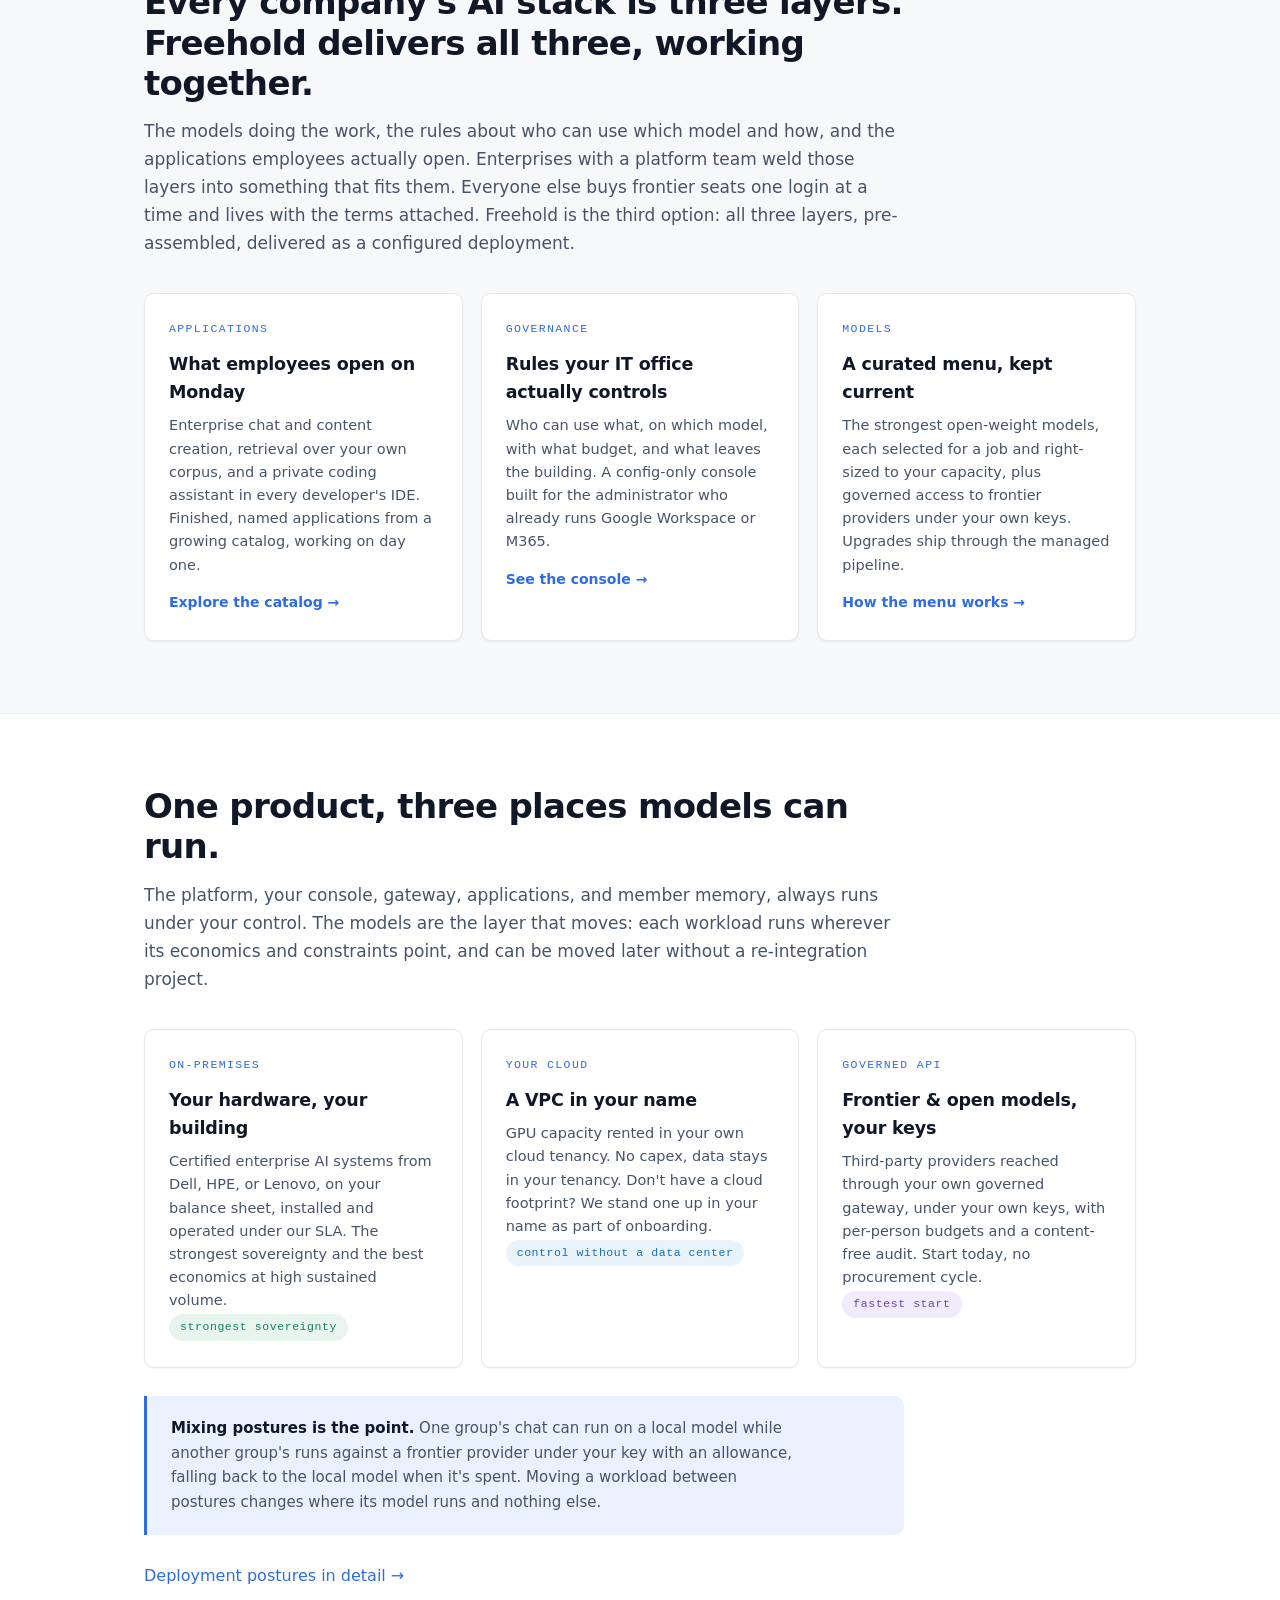
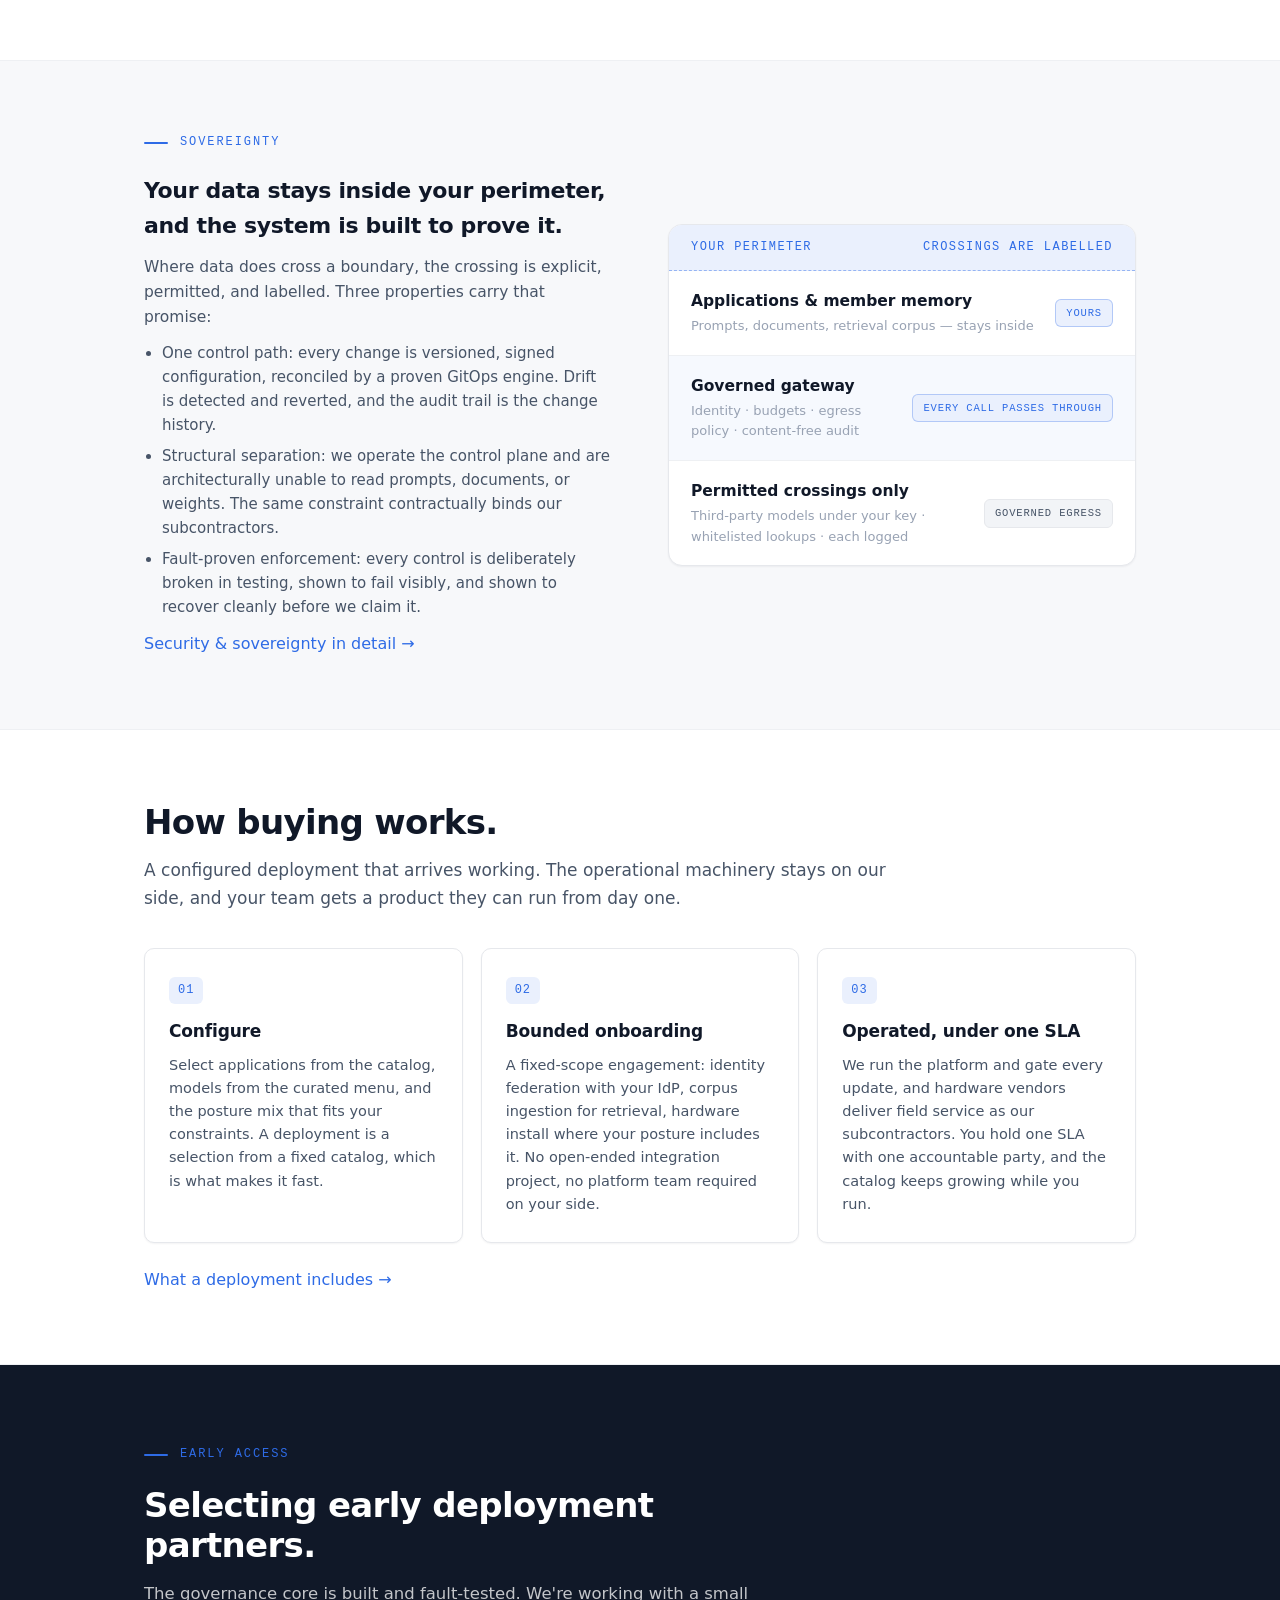
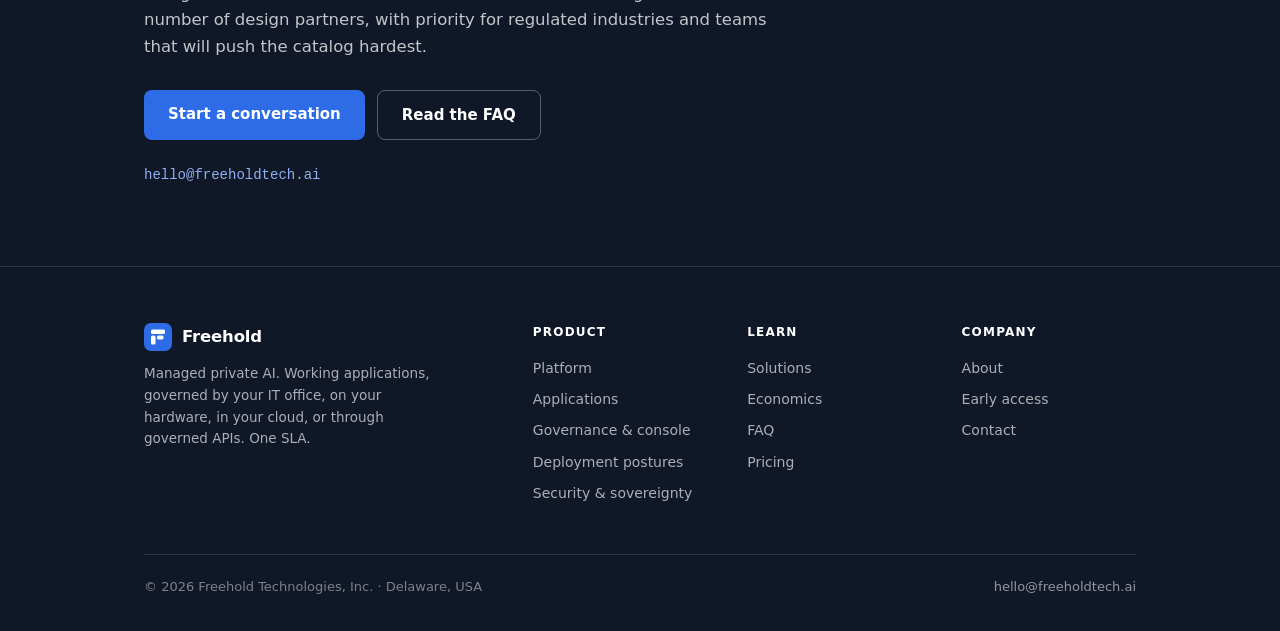
==== commit 7e90c1fc: "Brand mark: masonry F replaces the letter tile Header wordmark and console mockup now use the assemb" ====
--- a/index.html
+++ b/index.html
@@ -10,14 +10,14 @@
 <meta property="og:type" content="website">
 <meta property="og:url" content="https://freeholdtech.ai">
 <link rel="canonical" href="https://freeholdtech.ai/">
-<link rel="icon" href="data:image/svg+xml,%3Csvg xmlns='http://www.w3.org/2000/svg' viewBox='0 0 32 32'%3E%3Crect width='32' height='32' rx='7' fill='%232e6be6'/%3E%3Ctext x='16' y='22.5' font-family='Arial,Helvetica,sans-serif' font-size='18' font-weight='700' fill='white' text-anchor='middle'%3EF%3C/text%3E%3C/svg%3E">
-<link rel="stylesheet" href="assets/site.css?v=3">
+<link rel="icon" href="data:image/svg+xml,%3Csvg xmlns='http://www.w3.org/2000/svg' viewBox='0 0 28 28'%3E%3Crect width='28' height='28' rx='7' fill='%232e6be6'/%3E%3Crect x='7' y='6.5' width='14' height='4.5' rx='1.5' fill='white'/%3E%3Crect x='7' y='12.5' width='4.5' height='9' rx='1.5' fill='white'/%3E%3Crect x='13' y='12.5' width='6.5' height='4' rx='1.5' fill='white'/%3E%3C/svg%3E">
+<link rel="stylesheet" href="assets/site.css?v=4">
 </head>
 <body>
 
 <header class="site-header">
   <div class="wrap header-inner">
-    <a class="wordmark" href="./"><span class="brand-tile">F</span>Freehold</a>
+    <a class="wordmark" href="./"><svg class="brand-tile" viewBox="0 0 28 28" aria-hidden="true"><rect width="28" height="28" rx="7" fill="var(--accent)"/><rect x="7" y="6.5" width="14" height="4.5" rx="1.5" fill="#fff"/><rect x="7" y="12.5" width="4.5" height="9" rx="1.5" fill="#fff"/><rect x="13" y="12.5" width="6.5" height="4" rx="1.5" fill="#fff"/></svg>Freehold</a>
     <input type="checkbox" id="nav-toggle" class="nav-toggle" aria-label="Toggle navigation">
     <label for="nav-toggle" class="nav-toggle-label"><svg width="20" height="20" viewBox="0 0 20 20" aria-hidden="true"><path d="M2 5h16M2 10h16M2 15h16" stroke="#101828" stroke-width="1.8" stroke-linecap="round"/></svg></label>
     <nav class="main-nav" aria-label="Main">
@@ -82,7 +82,7 @@
           <div class="shot-top"><span class="shot-dot"></span><span class="shot-dot"></span><span class="shot-dot"></span><span class="shot-url">console.your-company.internal</span></div>
           <div class="shot-body">
             <div class="shot-side">
-              <div class="shot-brand"><span class="brand-tile">F</span>Freehold</div>
+              <div class="shot-brand"><svg class="brand-tile" viewBox="0 0 28 28" aria-hidden="true"><rect width="28" height="28" rx="7" fill="var(--accent)"/><rect x="7" y="6.5" width="14" height="4.5" rx="1.5" fill="#fff"/><rect x="7" y="12.5" width="4.5" height="9" rx="1.5" fill="#fff"/><rect x="13" y="12.5" width="6.5" height="4" rx="1.5" fill="#fff"/></svg>Freehold</div>
               <ul class="shot-nav">
                 <li>Overview</li>
                 <li>People &amp; Access</li>
@@ -249,7 +249,7 @@
   <div class="wrap">
     <div class="foot-grid">
       <div class="foot-brand">
-        <a class="wordmark" href="./"><span class="brand-tile">F</span>Freehold</a>
+        <a class="wordmark" href="./"><svg class="brand-tile" viewBox="0 0 28 28" aria-hidden="true"><rect width="28" height="28" rx="7" fill="var(--accent)"/><rect x="7" y="6.5" width="14" height="4.5" rx="1.5" fill="#fff"/><rect x="7" y="12.5" width="4.5" height="9" rx="1.5" fill="#fff"/><rect x="13" y="12.5" width="6.5" height="4" rx="1.5" fill="#fff"/></svg>Freehold</a>
         <p>Managed private AI. Working applications, governed by your IT office, on your hardware, in your cloud, or through governed APIs. One SLA.</p>
       </div>
       <div class="foot-col">
--- a/assets/site.css
+++ b/assets/site.css
@@ -43,10 +43,7 @@
 .header-inner{display:flex;align-items:center;justify-content:space-between;height:64px;gap:18px}
 .wordmark{display:flex;align-items:center;gap:10px;color:var(--ink);font-weight:650;font-size:16.5px;letter-spacing:-.01em}
 .wordmark:hover{text-decoration:none}
-.brand-tile{
-  width:28px;height:28px;border-radius:7px;background:var(--accent);color:#fff;
-  display:flex;align-items:center;justify-content:center;font-weight:700;font-size:15px;flex:0 0 28px;
-}
+.brand-tile{width:28px;height:28px;flex:0 0 28px}
 .main-nav{display:flex;align-items:center;gap:4px}
 .main-nav>ul{display:flex;list-style:none;gap:2px;align-items:center}
 .main-nav a{color:var(--ink-2);font-size:14.5px;font-weight:500;padding:8px 12px;border-radius:8px;display:block}
@@ -227,7 +224,7 @@
 .shot-body{display:flex;min-height:300px}
 .shot-side{width:168px;border-right:1px solid var(--divider);padding:12px 8px;flex:0 0 168px;background:var(--surface)}
 .shot-brand{display:flex;align-items:center;gap:7px;padding:2px 8px 10px;font-weight:650;font-size:13px}
-.shot-brand .brand-tile{width:20px;height:20px;border-radius:5px;font-size:11px;flex:0 0 20px}
+.shot-brand .brand-tile{width:20px;height:20px;flex:0 0 20px}
 .shot-nav{list-style:none}
 .shot-nav li{padding:6px 8px;border-radius:6px;color:var(--ink-2);font-size:12px;margin-bottom:1px}
 .shot-nav li span{display:block;font-size:10px;color:var(--muted)}
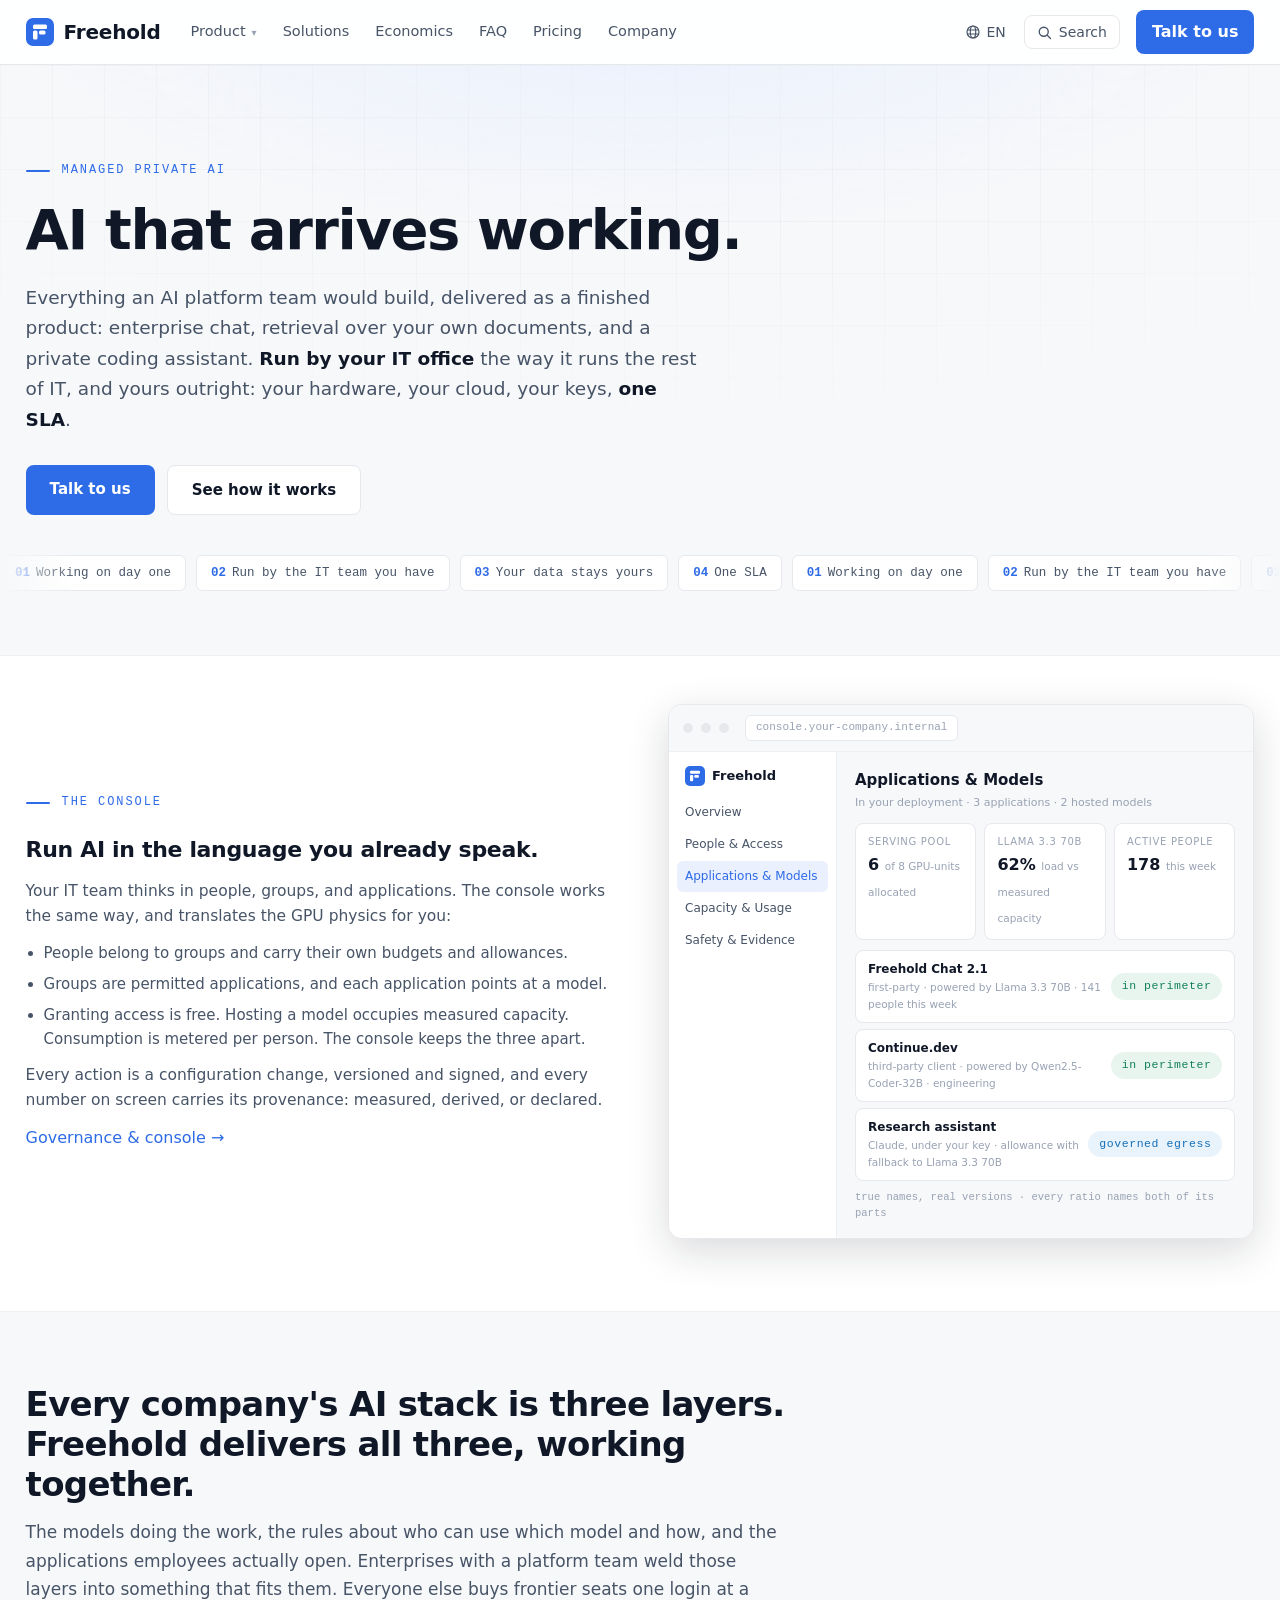
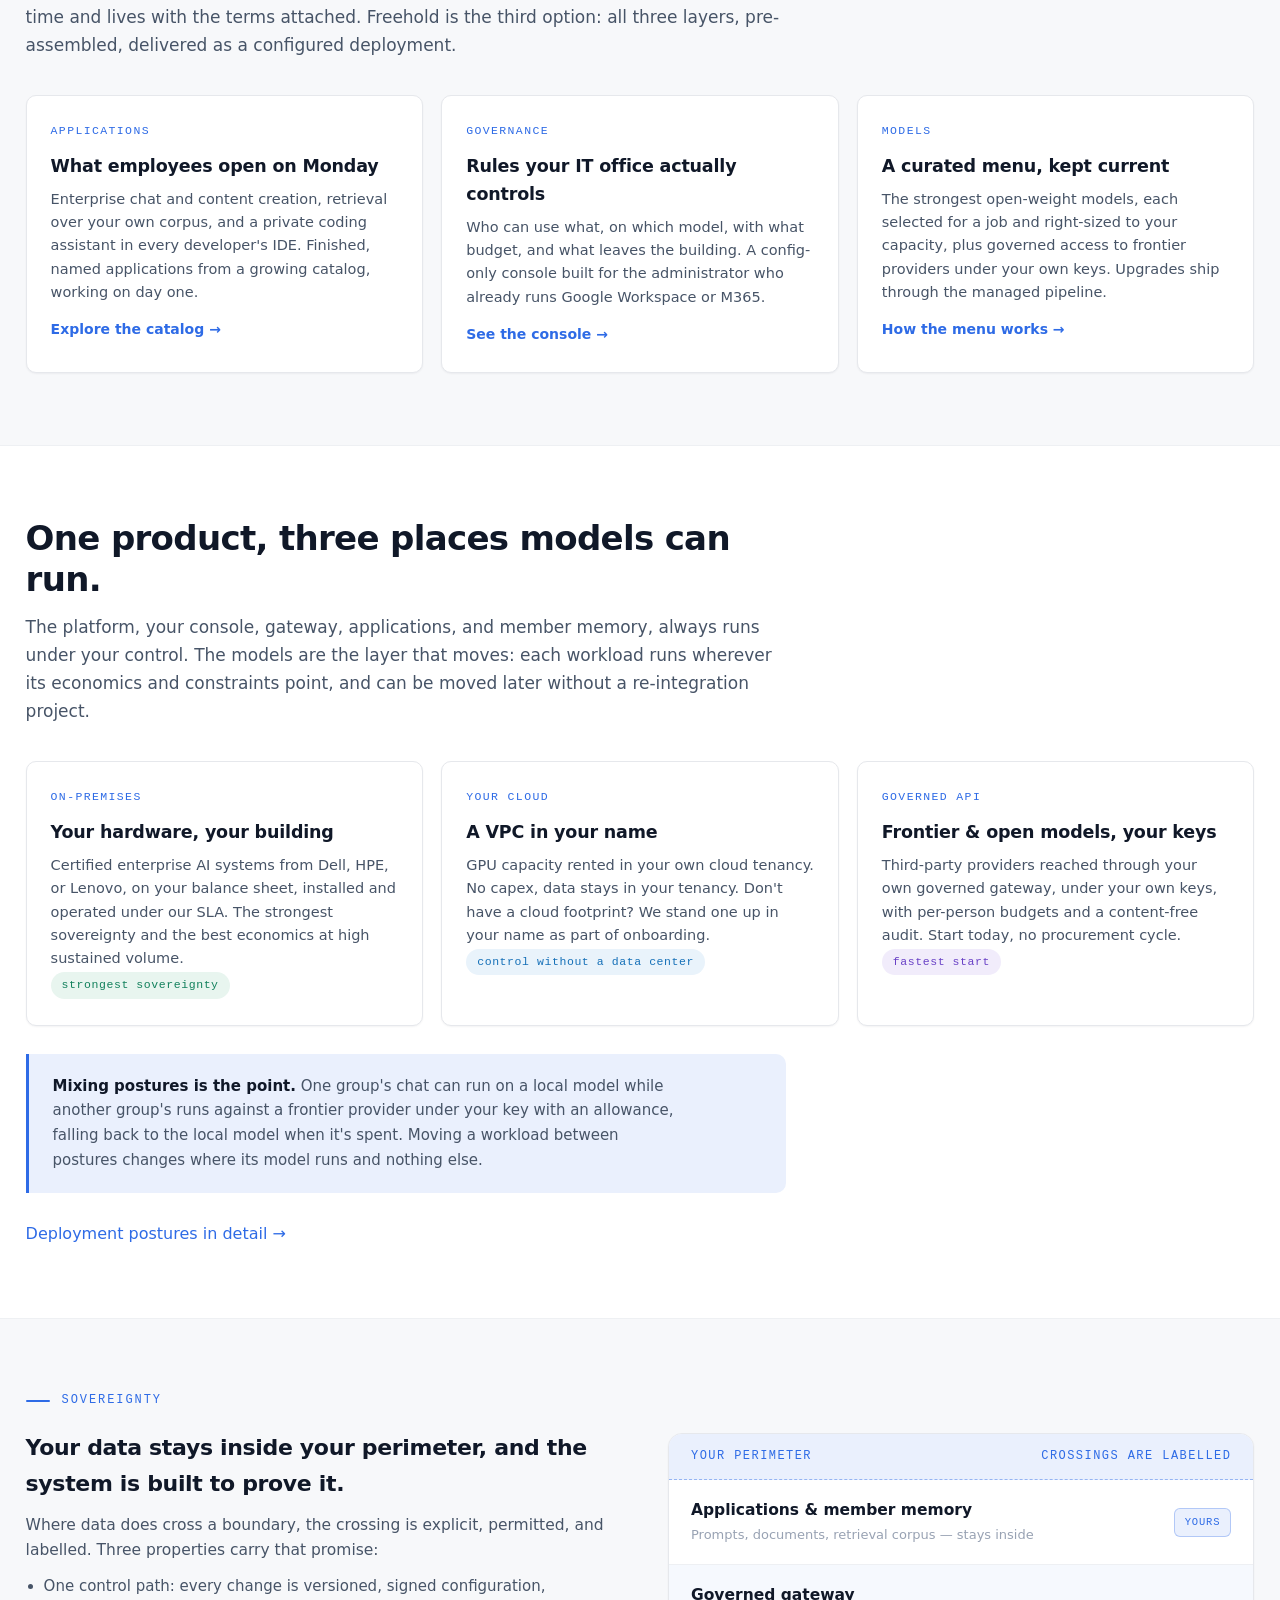
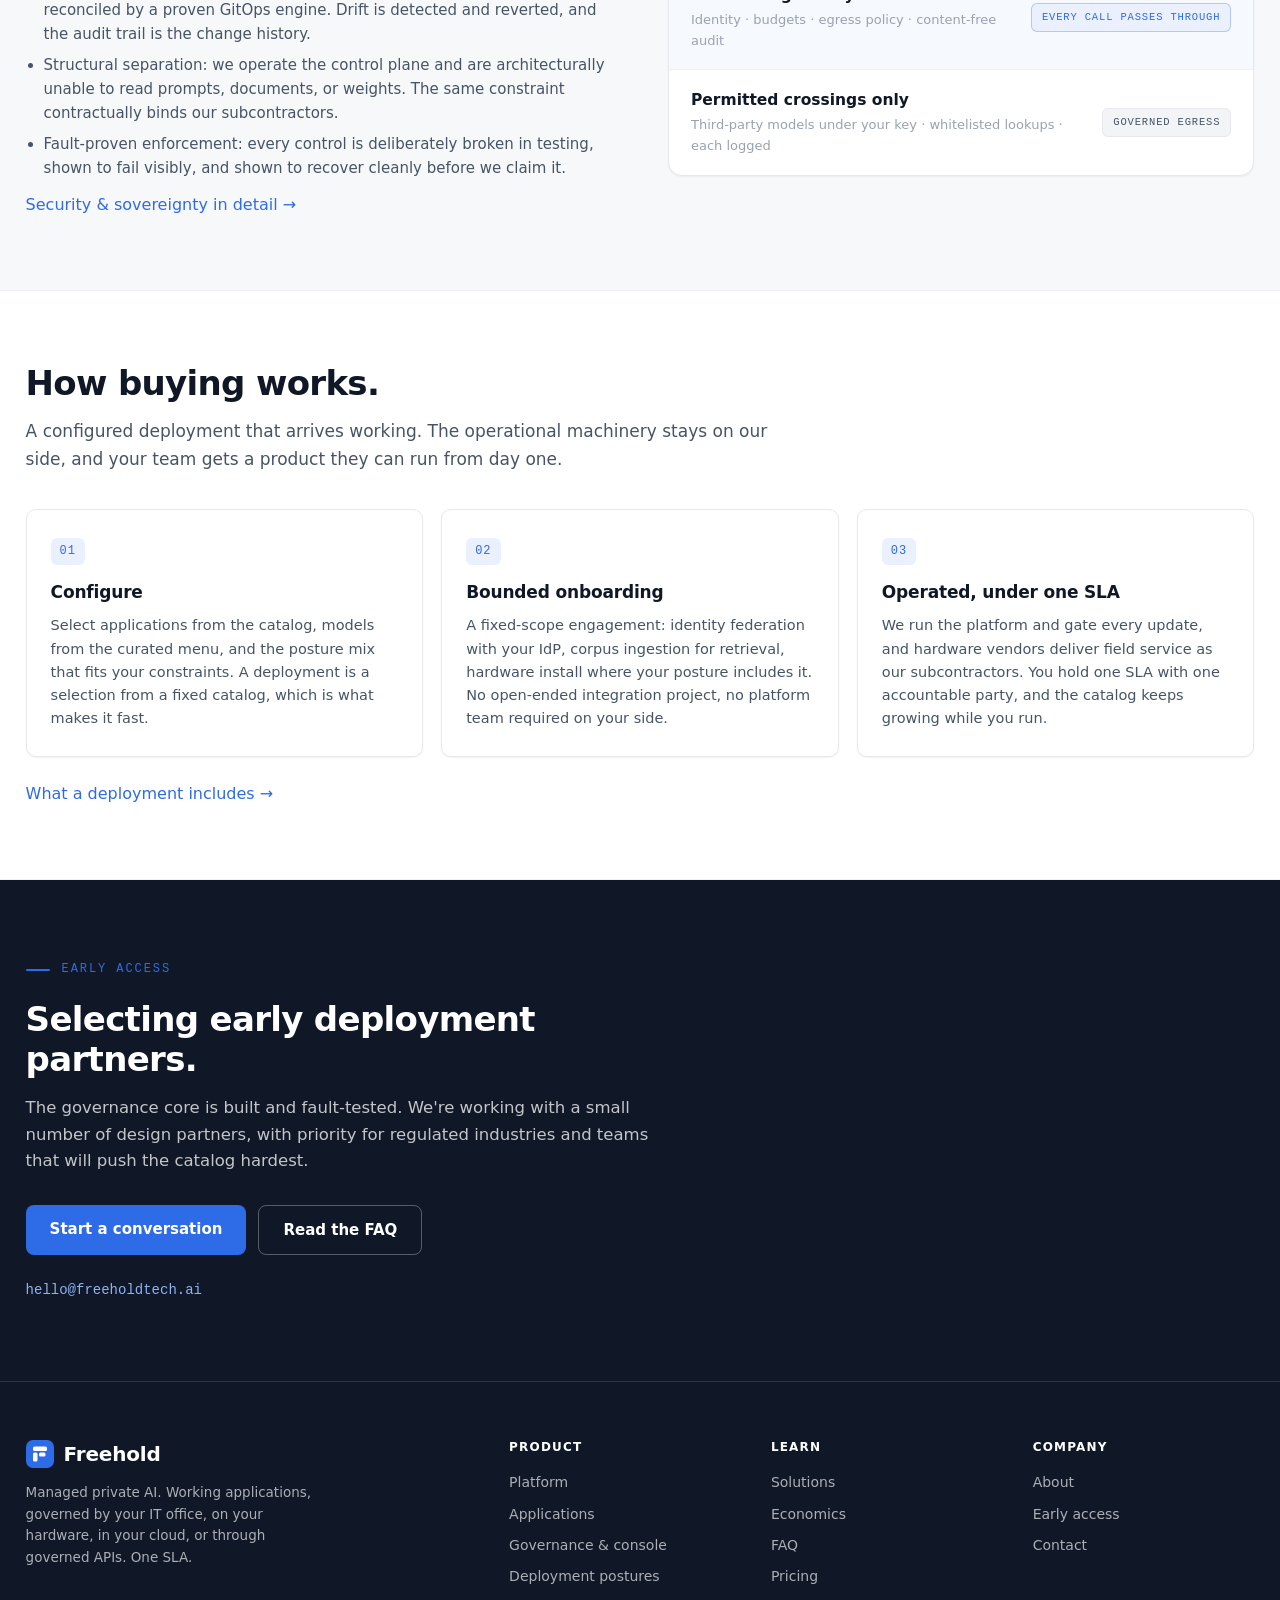
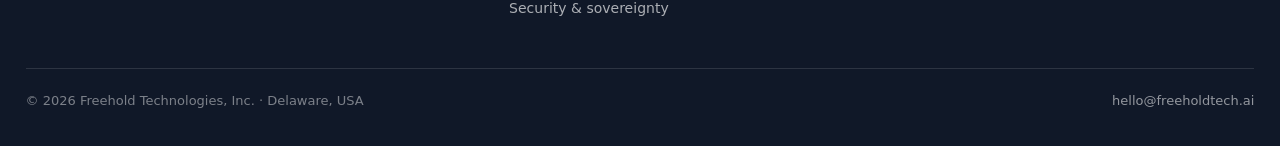
==== commit 1702bb85: "Wider layout, restructured header, larger wordmark, hero ticker, site search Owner-directed pass: co" ====
--- a/index.html
+++ b/index.html
@@ -11,7 +11,7 @@
 <meta property="og:url" content="https://freeholdtech.ai">
 <link rel="canonical" href="https://freeholdtech.ai/">
 <link rel="icon" href="data:image/svg+xml,%3Csvg xmlns='http://www.w3.org/2000/svg' viewBox='0 0 28 28'%3E%3Crect width='28' height='28' rx='7' fill='%232e6be6'/%3E%3Crect x='7' y='6.5' width='14' height='4.5' rx='1.5' fill='white'/%3E%3Crect x='7' y='12.5' width='4.5' height='9' rx='1.5' fill='white'/%3E%3Crect x='13' y='12.5' width='6.5' height='4' rx='1.5' fill='white'/%3E%3C/svg%3E">
-<link rel="stylesheet" href="assets/site.css?v=4">
+<link rel="stylesheet" href="assets/site.css?v=5">
 </head>
 <body>
 
@@ -19,7 +19,6 @@
   <div class="wrap header-inner">
     <a class="wordmark" href="./"><svg class="brand-tile" viewBox="0 0 28 28" aria-hidden="true"><rect width="28" height="28" rx="7" fill="var(--accent)"/><rect x="7" y="6.5" width="14" height="4.5" rx="1.5" fill="#fff"/><rect x="7" y="12.5" width="4.5" height="9" rx="1.5" fill="#fff"/><rect x="13" y="12.5" width="6.5" height="4" rx="1.5" fill="#fff"/></svg>Freehold</a>
     <input type="checkbox" id="nav-toggle" class="nav-toggle" aria-label="Toggle navigation">
-    <label for="nav-toggle" class="nav-toggle-label"><svg width="20" height="20" viewBox="0 0 20 20" aria-hidden="true"><path d="M2 5h16M2 10h16M2 15h16" stroke="#101828" stroke-width="1.8" stroke-linecap="round"/></svg></label>
     <nav class="main-nav" aria-label="Main">
       <ul>
         <li class="has-sub">
@@ -37,9 +36,17 @@
         <li><a href="faq/">FAQ</a></li>
         <li><a href="pricing/">Pricing</a></li>
         <li><a href="company/">Company</a></li>
-        <li><a class="nav-cta" href="mailto:hello@freeholdtech.ai?subject=Freehold%20deployment">Talk to us</a></li>
       </ul>
     </nav>
+    <div class="header-tools">
+      <details class="lang-menu">
+        <summary aria-label="Language: English"><svg width="16" height="16" viewBox="0 0 20 20" aria-hidden="true" fill="none" stroke="currentColor" stroke-width="1.5"><circle cx="10" cy="10" r="7.5"/><ellipse cx="10" cy="10" rx="3.4" ry="7.5"/><path d="M2.8 7.5h14.4M2.8 12.5h14.4"/></svg>EN</summary>
+        <ul class="lang-list"><li><a href="./" aria-current="true">English</a></li></ul>
+      </details>
+      <button class="search-btn" type="button" data-search-open aria-label="Search the site"><svg width="15" height="15" viewBox="0 0 20 20" aria-hidden="true" fill="none" stroke="currentColor" stroke-width="1.8"><circle cx="9" cy="9" r="6"/><path d="M13.5 13.5L18 18" stroke-linecap="round"/></svg><span class="sb-label">Search</span></button>
+      <a class="nav-cta" href="mailto:hello@freeholdtech.ai?subject=Freehold%20deployment">Talk to us</a>
+      <label for="nav-toggle" class="nav-toggle-label"><svg width="20" height="20" viewBox="0 0 20 20" aria-hidden="true"><path d="M2 5h16M2 10h16M2 15h16" stroke="#101828" stroke-width="1.8" stroke-linecap="round"/></svg></label>
+    </div>
   </div>
 </header>
 
@@ -53,11 +60,17 @@
       <a class="btn btn-primary" href="mailto:hello@freeholdtech.ai?subject=Freehold%20deployment">Talk to us</a>
       <a class="btn btn-ghost" href="platform/">See how it works</a>
     </div>
-    <div class="hero-chips">
-      <span class="chip"><b>01</b>Working on day one</span>
-      <span class="chip"><b>02</b>Run by the IT team you have</span>
-      <span class="chip"><b>03</b>Your data stays yours</span>
-      <span class="chip"><b>04</b>One SLA</span>
+    <div class="ticker" aria-label="Freehold in four points">
+      <div class="ticker-track">
+        <div class="tick-set"><span class="chip"><b>01</b>Working on day one</span><span class="chip"><b>02</b>Run by the IT team you have</span><span class="chip"><b>03</b>Your data stays yours</span><span class="chip"><b>04</b>One SLA</span></div>
+        <div class="tick-set" aria-hidden="true"><span class="chip"><b>01</b>Working on day one</span><span class="chip"><b>02</b>Run by the IT team you have</span><span class="chip"><b>03</b>Your data stays yours</span><span class="chip"><b>04</b>One SLA</span></div>
+        <div class="tick-set" aria-hidden="true"><span class="chip"><b>01</b>Working on day one</span><span class="chip"><b>02</b>Run by the IT team you have</span><span class="chip"><b>03</b>Your data stays yours</span><span class="chip"><b>04</b>One SLA</span></div>
+        <div class="tick-set" aria-hidden="true"><span class="chip"><b>01</b>Working on day one</span><span class="chip"><b>02</b>Run by the IT team you have</span><span class="chip"><b>03</b>Your data stays yours</span><span class="chip"><b>04</b>One SLA</span></div>
+        <div class="tick-set" aria-hidden="true"><span class="chip"><b>01</b>Working on day one</span><span class="chip"><b>02</b>Run by the IT team you have</span><span class="chip"><b>03</b>Your data stays yours</span><span class="chip"><b>04</b>One SLA</span></div>
+        <div class="tick-set" aria-hidden="true"><span class="chip"><b>01</b>Working on day one</span><span class="chip"><b>02</b>Run by the IT team you have</span><span class="chip"><b>03</b>Your data stays yours</span><span class="chip"><b>04</b>One SLA</span></div>
+        <div class="tick-set" aria-hidden="true"><span class="chip"><b>01</b>Working on day one</span><span class="chip"><b>02</b>Run by the IT team you have</span><span class="chip"><b>03</b>Your data stays yours</span><span class="chip"><b>04</b>One SLA</span></div>
+        <div class="tick-set" aria-hidden="true"><span class="chip"><b>01</b>Working on day one</span><span class="chip"><b>02</b>Run by the IT team you have</span><span class="chip"><b>03</b>Your data stays yours</span><span class="chip"><b>04</b>One SLA</span></div>
+      </div>
     </div>
   </div>
 </div>
@@ -288,5 +301,9 @@
 </footer>
 
 <script src="assets/site.js?v=3"></script>
+<div class="search-overlay" id="search-overlay" hidden>
+  <div class="search-panel"><div id="search-box"></div></div>
+</div>
+<script src="assets/search.js?v=1" defer></script>
 </body>
 </html>
--- a/assets/site.css
+++ b/assets/site.css
@@ -32,7 +32,7 @@
 a:hover{text-decoration:underline}
 :focus-visible{outline:2px solid var(--accent);outline-offset:2px}
 .mono{font-family:var(--mono)}
-.wrap{max-width:1080px;margin:0 auto;padding:0 clamp(20px,3.5vw,44px)}
+.wrap{max-width:1440px;margin:0 auto;padding:0 clamp(16px,2vw,32px)}
 
 /* ---------- header ---------- */
 .site-header{
@@ -40,8 +40,8 @@
   backdrop-filter:blur(12px);-webkit-backdrop-filter:blur(12px);
   border-bottom:1px solid var(--border);
 }
-.header-inner{display:flex;align-items:center;justify-content:space-between;height:64px;gap:18px}
-.wordmark{display:flex;align-items:center;gap:10px;color:var(--ink);font-weight:650;font-size:16.5px;letter-spacing:-.01em}
+.header-inner{display:flex;align-items:center;height:64px;gap:18px}
+.wordmark{display:flex;align-items:center;gap:10px;color:var(--ink);font-weight:650;font-size:20px;letter-spacing:-.01em}
 .wordmark:hover{text-decoration:none}
 .brand-tile{width:28px;height:28px;flex:0 0 28px}
 .main-nav{display:flex;align-items:center;gap:4px}
@@ -67,6 +67,27 @@
 .nav-toggle{display:none}
 .nav-toggle-label{display:none;cursor:pointer;padding:8px;border-radius:8px;border:1px solid var(--border);line-height:0}
 .nav-toggle-label svg{display:block}
+.header-tools{margin-left:auto;display:flex;align-items:center;gap:8px}
+.lang-menu{position:relative}
+.lang-menu>summary{list-style:none;cursor:pointer;display:flex;align-items:center;gap:6px;padding:8px 10px;border-radius:8px;color:var(--ink-2);font-size:14px;font-weight:500}
+.lang-menu>summary::-webkit-details-marker{display:none}
+.lang-menu>summary:hover,.lang-menu[open]>summary{background:var(--hover);color:var(--ink)}
+.lang-list{position:absolute;right:0;top:100%;margin-top:6px;background:var(--surface);border:1px solid var(--border);border-radius:12px;box-shadow:var(--sh-float);padding:8px;min-width:150px;list-style:none}
+.lang-list a{display:block;padding:9px 12px;border-radius:8px;font-size:14px;font-weight:500;color:var(--ink-2)}
+.lang-list a:hover{background:var(--hover);color:var(--ink);text-decoration:none}
+.lang-list a[aria-current]{color:var(--accent)}
+.search-btn{display:flex;align-items:center;gap:7px;padding:8px 12px;border:1px solid var(--border);border-radius:8px;background:var(--surface);cursor:pointer;color:var(--ink-2);font-size:14px;font-weight:500;font-family:inherit}
+.search-btn:hover{background:var(--hover);color:var(--ink)}
+.search-overlay{position:fixed;inset:0;z-index:80;background:rgba(16,24,40,.45);padding:12vh 16px 0}
+.search-overlay[hidden]{display:none}
+.search-panel{max-width:640px;margin:0 auto;background:var(--surface);border-radius:14px;box-shadow:var(--sh-float);padding:16px;max-height:70vh;overflow:auto}
+.ticker{margin-top:40px;margin-left:calc(50% - 50vw);margin-right:calc(50% - 50vw);overflow:hidden;mask-image:linear-gradient(90deg,transparent,#000 6%,#000 94%,transparent);-webkit-mask-image:linear-gradient(90deg,transparent,#000 6%,#000 94%,transparent)}
+.ticker-track{display:flex;gap:10px;width:max-content;animation:ticker-scroll 32s linear infinite}
+.ticker-track:hover{animation-play-state:paused}
+.tick-set{display:flex;gap:10px}
+.ticker .chip{flex:0 0 auto;white-space:nowrap}
+@keyframes ticker-scroll{to{transform:translateX(-50%)}}
+@media (prefers-reduced-motion:reduce){.ticker{margin-left:0;margin-right:0}.ticker-track{animation:none;width:auto;flex-wrap:wrap}.tick-set[aria-hidden]{display:none}}
 
 /* ---------- hero ---------- */
 .hero{position:relative;padding:96px 0 64px;overflow:hidden}
@@ -100,7 +121,6 @@
 .btn-primary:hover{background:var(--accent-hover);transform:translateY(-1px)}
 .btn-ghost{color:var(--ink);border:1px solid var(--border);background:var(--surface)}
 .btn-ghost:hover{border-color:var(--muted)}
-.hero-chips{margin-top:40px;display:flex;gap:10px;flex-wrap:wrap}
 .chip{
   font-family:var(--mono);font-size:12.5px;color:var(--ink-2);
   border:1px solid var(--border);border-radius:6px;padding:7px 14px;background:var(--surface);
@@ -447,5 +467,6 @@
   .submenu{
     display:block;position:static;min-width:0;border:none;box-shadow:none;padding:0;background:transparent;
   }
-  .nav-cta{margin:10px 10px 0;text-align:center}
-}
+  .lang-menu{display:none}
+  .search-btn .sb-label{display:none}
+}
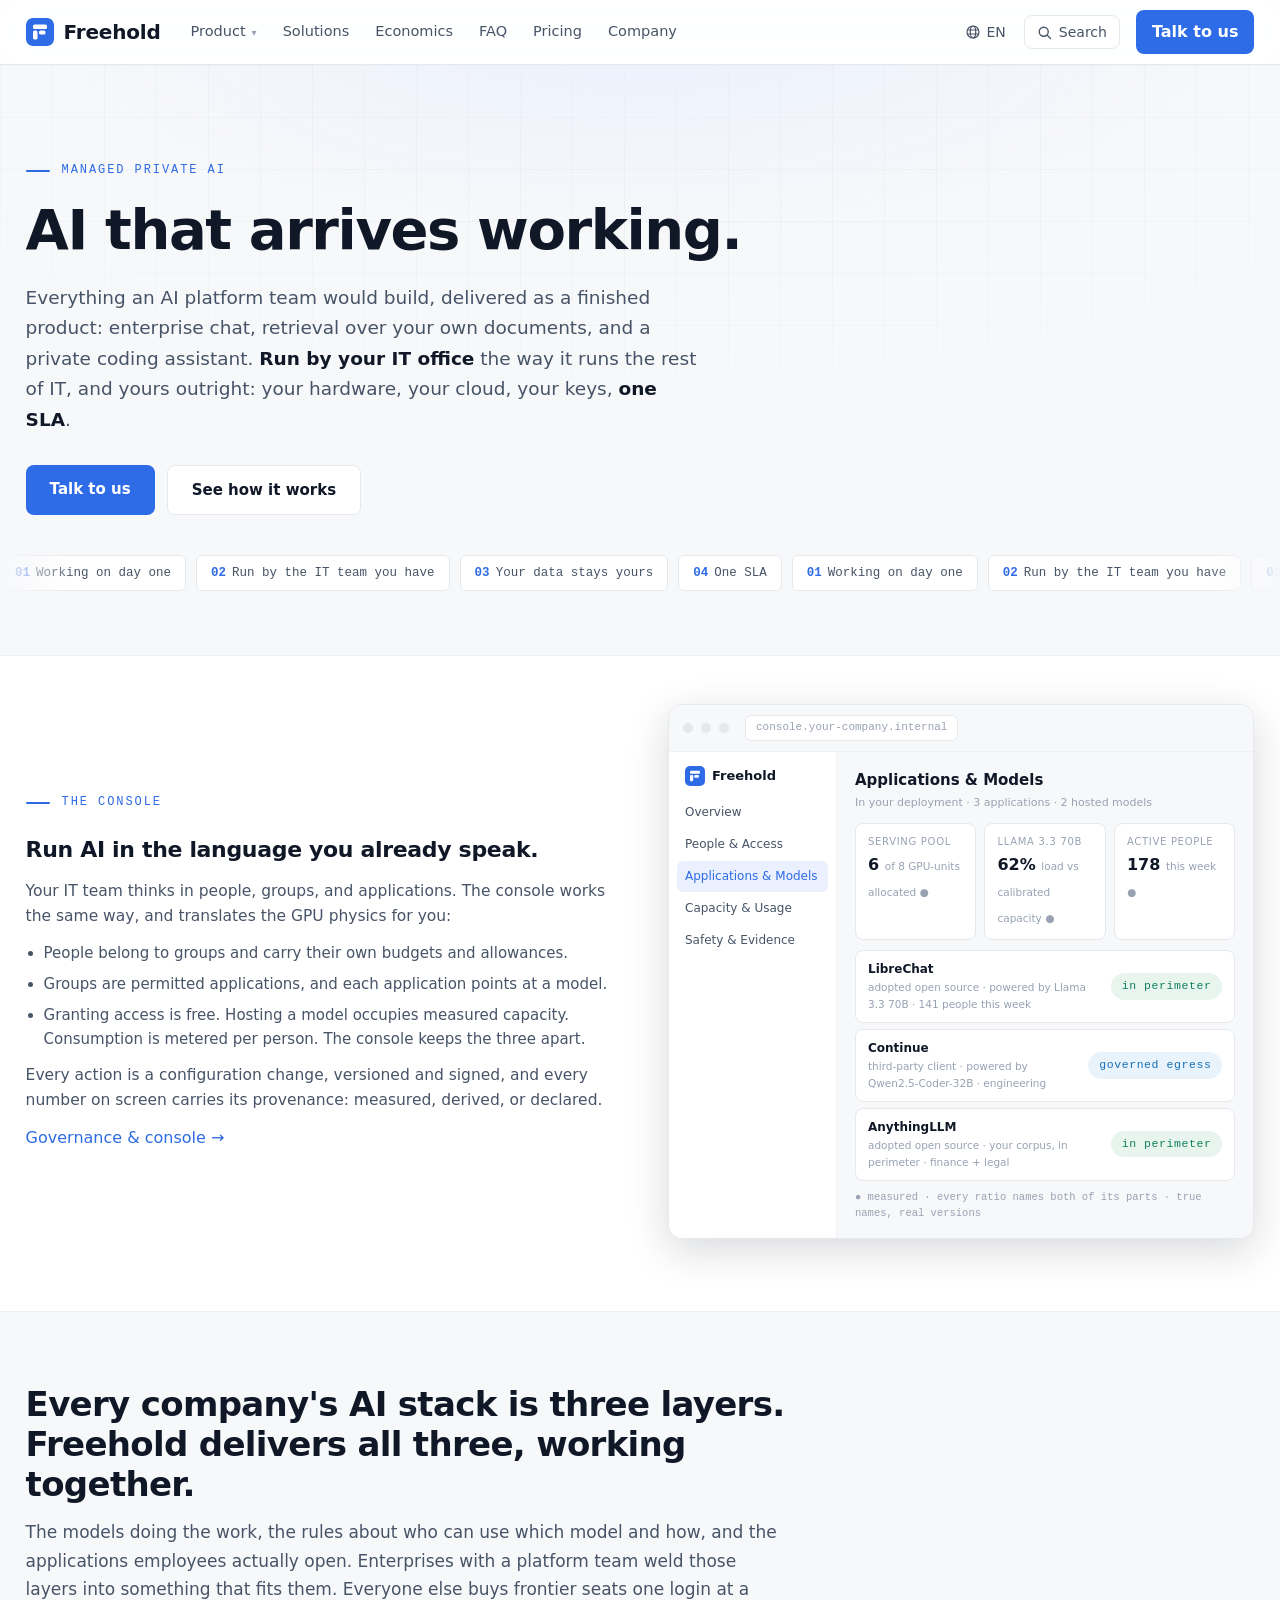
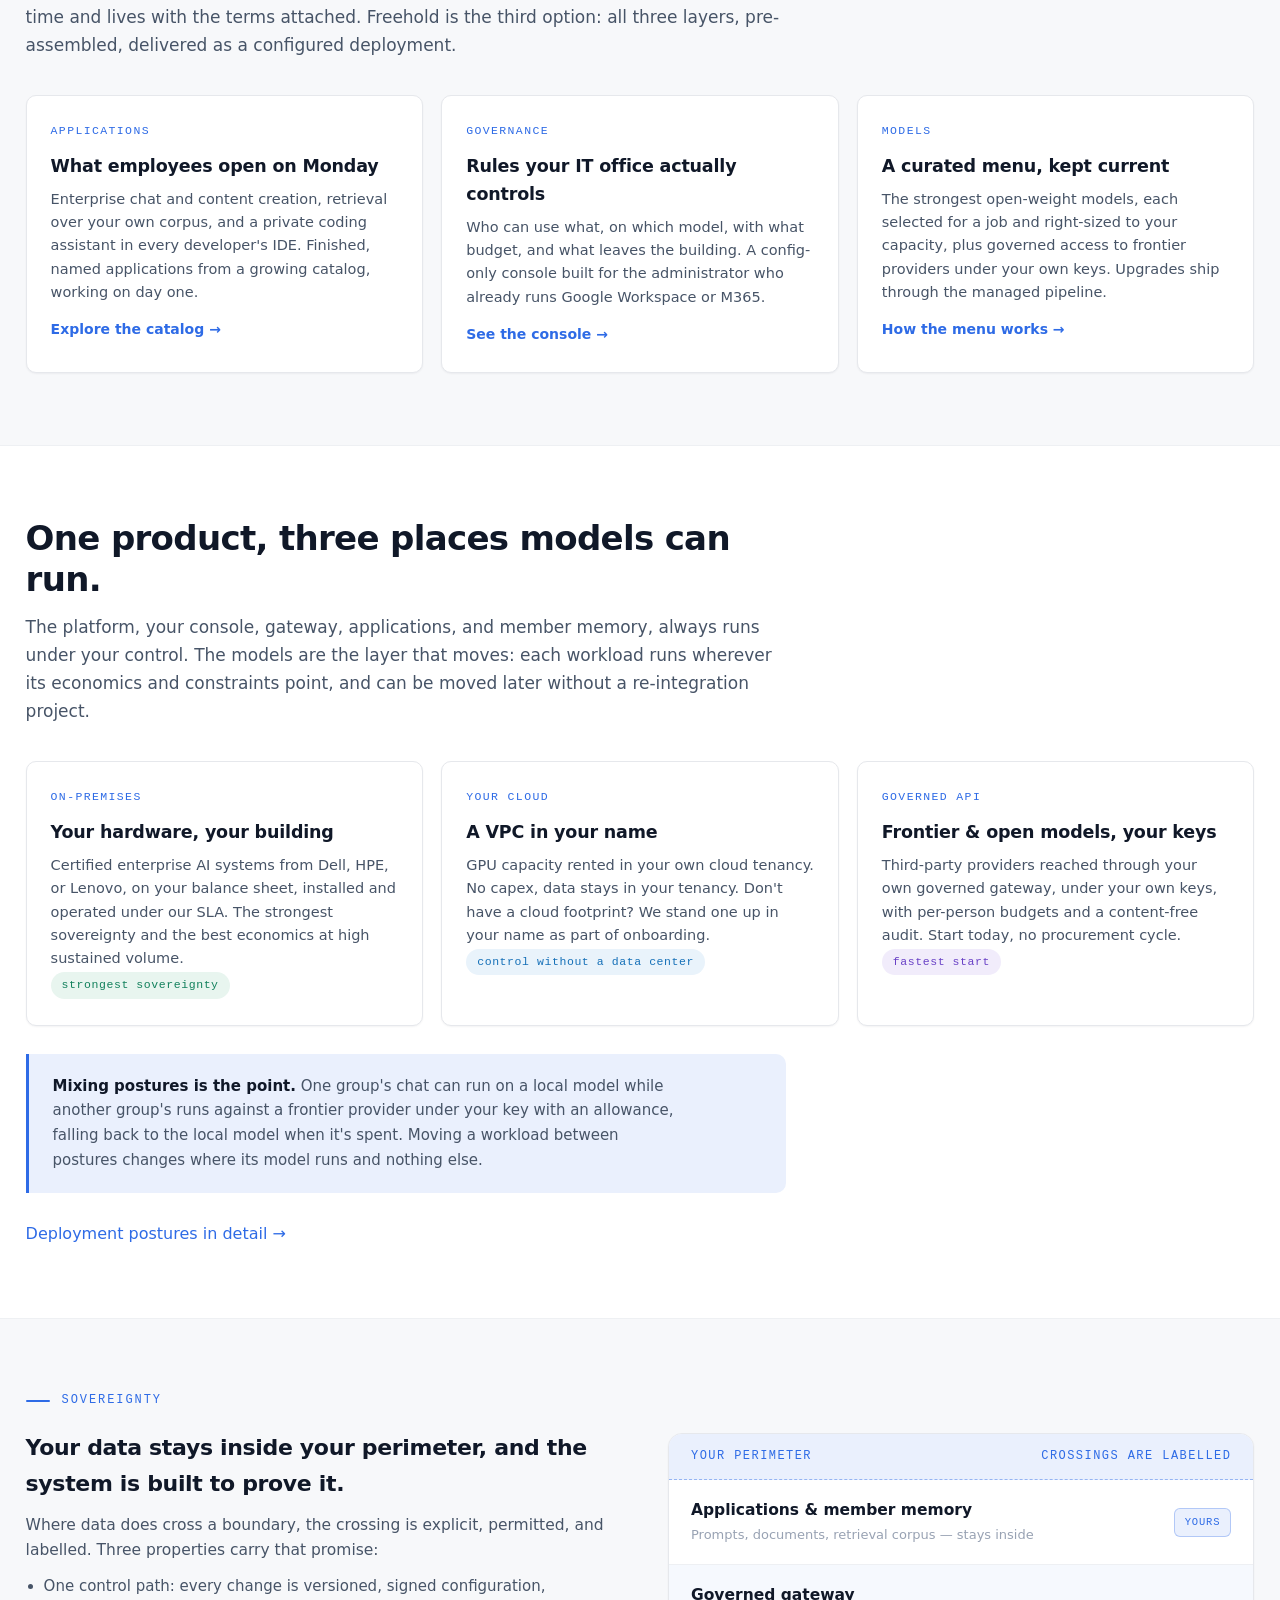
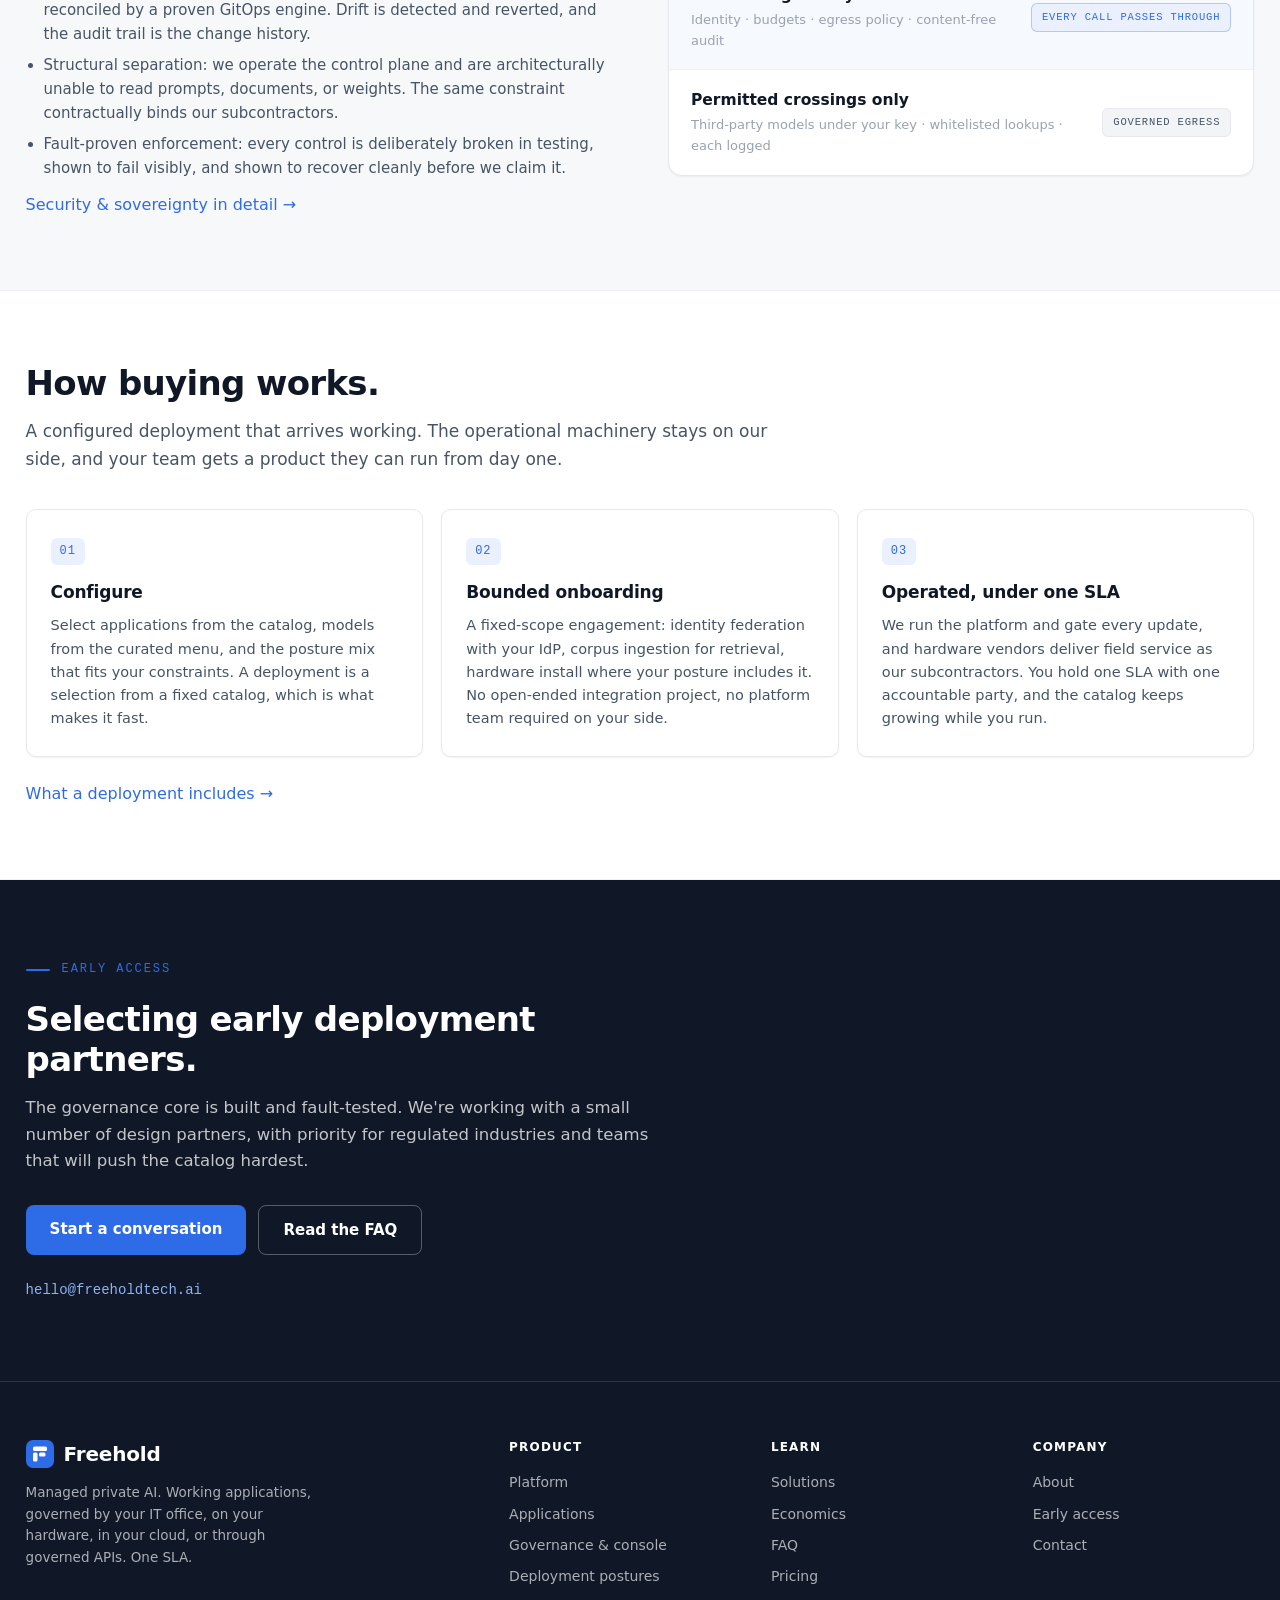
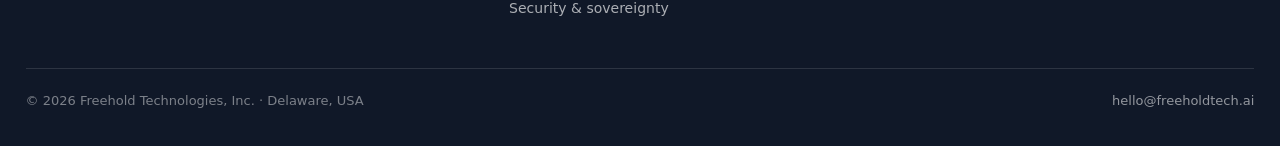
==== commit c8d90f73: "Home shot fixed to the ratified model; change record lands on Governance The landing-page console sh" ====
--- a/index.html
+++ b/index.html
@@ -11,7 +11,7 @@
 <meta property="og:url" content="https://freeholdtech.ai">
 <link rel="canonical" href="https://freeholdtech.ai/">
 <link rel="icon" href="data:image/svg+xml,%3Csvg xmlns='http://www.w3.org/2000/svg' viewBox='0 0 28 28'%3E%3Crect width='28' height='28' rx='7' fill='%232e6be6'/%3E%3Crect x='7' y='6.5' width='14' height='4.5' rx='1.5' fill='white'/%3E%3Crect x='7' y='12.5' width='4.5' height='9' rx='1.5' fill='white'/%3E%3Crect x='13' y='12.5' width='6.5' height='4' rx='1.5' fill='white'/%3E%3C/svg%3E">
-<link rel="stylesheet" href="assets/site.css?v=5">
+<link rel="stylesheet" href="assets/site.css?v=7">
 </head>
 <body>
 
@@ -108,14 +108,14 @@
               <div class="shot-h">Applications &amp; Models</div>
               <div class="shot-sub">In your deployment · 3 applications · 2 hosted models</div>
               <div class="shot-kpis">
-                <div class="shot-kpi"><div class="kl">Serving pool</div><div class="kv">6 <span class="u">of 8 GPU-units allocated</span></div></div>
-                <div class="shot-kpi"><div class="kl">Llama 3.3 70B</div><div class="kv">62% <span class="u">load vs measured capacity</span></div></div>
-                <div class="shot-kpi"><div class="kl">Active people</div><div class="kv">178 <span class="u">this week</span></div></div>
+                <div class="shot-kpi"><div class="kl">Serving pool</div><div class="kv">6 <span class="u">of 8 GPU-units allocated &#9679;</span></div></div>
+                <div class="shot-kpi"><div class="kl">Llama 3.3 70B</div><div class="kv">62% <span class="u">load vs calibrated capacity &#9679;</span></div></div>
+                <div class="shot-kpi"><div class="kl">Active people</div><div class="kv">178 <span class="u">this week &#9679;</span></div></div>
               </div>
-              <div class="shot-row"><div><div class="rn">Freehold Chat 2.1</div><div class="rd">first-party · powered by Llama 3.3 70B · 141 people this week</div></div><span class="pill pill-ok">in perimeter</span></div>
-              <div class="shot-row"><div><div class="rn">Continue.dev</div><div class="rd">third-party client · powered by Qwen2.5-Coder-32B · engineering</div></div><span class="pill pill-ok">in perimeter</span></div>
-              <div class="shot-row"><div><div class="rn">Research assistant</div><div class="rd">Claude, under your key · allowance with fallback to Llama 3.3 70B</div></div><span class="pill pill-info">governed egress</span></div>
-              <div class="shot-note">true names, real versions · every ratio names both of its parts</div>
+              <div class="shot-row"><div><div class="rn">LibreChat</div><div class="rd">adopted open source · powered by Llama 3.3 70B · 141 people this week</div></div><span class="pill pill-ok">in perimeter</span></div>
+              <div class="shot-row"><div><div class="rn">Continue</div><div class="rd">third-party client · powered by Qwen2.5-Coder-32B · engineering</div></div><span class="pill pill-info">governed egress</span></div>
+              <div class="shot-row"><div><div class="rn">AnythingLLM</div><div class="rd">adopted open source · your corpus, in perimeter · finance + legal</div></div><span class="pill pill-ok">in perimeter</span></div>
+              <div class="shot-note">&#9679; measured · every ratio names both of its parts · true names, real versions</div>
             </div>
           </div>
         </div>
--- a/assets/site.css
+++ b/assets/site.css
@@ -178,6 +178,34 @@
 .pill-pend{color:var(--pend);background:var(--pend-soft)}
 .pill-accent{color:var(--accent);background:var(--accent-soft)}
 .pill-muted{color:var(--ink-2);background:var(--hover)}
+.app-grid{display:grid;grid-template-columns:repeat(3,1fr);gap:20px}
+.app-card{background:var(--surface);border:1px solid var(--border);border-radius:var(--r-card);padding:22px;box-shadow:var(--sh-card);display:flex;flex-direction:column;gap:12px}
+.app-head{display:flex;align-items:center;gap:12px}
+.app-logo{width:40px;height:40px;border-radius:8px;object-fit:contain;background:#fff;border:1px solid var(--divider);padding:4px;flex:0 0 40px}
+.app-head h3{font-size:17px;margin:0}
+.app-cat{font-size:12.5px;color:var(--muted)}
+.app-card>p{color:var(--ink-2);font-size:14.5px;line-height:1.6}
+.app-card ul{padding-left:18px;color:var(--ink-2);font-size:14px;line-height:1.6}
+.app-card ul li{margin-top:4px}
+.app-why{background:var(--accent-soft);border-radius:8px;padding:10px 12px;font-size:14px;line-height:1.55}
+.app-why .k{font-size:11px;letter-spacing:.08em;text-transform:uppercase;color:var(--accent);font-weight:600;margin-bottom:3px}
+.app-meta{margin-top:auto;display:flex;align-items:center;justify-content:space-between;gap:10px;flex-wrap:wrap;font-size:13px}
+.app-lic{font-family:var(--mono);font-size:11.5px;color:var(--muted)}
+.change-rec{background:var(--surface);border:1px solid var(--border);border-radius:var(--r-card);box-shadow:var(--sh-card);overflow:hidden}
+.cr-head{display:flex;justify-content:space-between;align-items:center;gap:10px;padding:14px 18px;border-bottom:1px solid var(--divider)}
+.cr-title{font-size:14px;font-weight:650}
+.cr-steps{display:grid;grid-template-columns:1fr 1fr 1fr;padding:12px 18px;border-bottom:1px solid var(--divider)}
+.cr-steps>div{text-align:center}
+.cr-steps>div+div{border-left:1px solid var(--divider)}
+.cr-k{font-size:10.5px;letter-spacing:.07em;text-transform:uppercase;color:var(--muted)}
+.cr-k.cr-on{color:var(--accent)}
+.cr-v{font-size:12.5px;margin-top:2px}
+.cr-diff{background:#0f1728;padding:14px 18px;font-family:var(--mono);font-size:12px;line-height:1.8}
+.cr-ctx{color:#8899b4}
+.cr-del{color:#f0997b;background:rgba(216,90,48,.12)}
+.cr-add{color:#5dcaa5;background:rgba(29,158,117,.12)}
+.cr-foot{display:flex;justify-content:space-between;gap:8px;flex-wrap:wrap;padding:10px 18px;font-size:12px;color:var(--ink-2)}
+.cr-foot span:last-child{color:var(--muted)}
 
 /* stat band */
 .stat-band{
@@ -430,6 +458,7 @@
 /* ---------- responsive ---------- */
 @media (max-width:960px){
   .cards,.cards.four{grid-template-columns:repeat(2,1fr)}
+  .app-grid{grid-template-columns:repeat(2,1fr)}
   .stat-band{grid-template-columns:repeat(2,1fr)}
   .steps{grid-template-columns:1fr}
   .split{grid-template-columns:1fr;gap:28px}
@@ -443,16 +472,7 @@
   .compare{grid-template-columns:1fr;gap:28px}
   .rail-row{grid-template-columns:1fr;gap:8px}
 }
-@media (max-width:720px){
-  .cards,.cards.two,.cards.four{grid-template-columns:1fr}
-  .stat-band{grid-template-columns:1fr 1fr}
-  .hero{padding:64px 0 44px}
-  .page-hero{padding:44px 0 30px}
-  section{padding:52px 0}
-  .hero+section,.page-hero+section{padding-top:40px}
-  .split{margin-bottom:48px}
-  .layer{flex-direction:column;align-items:flex-start;gap:8px}
-  .shot-side{display:none}
+@media (max-width:1080px){
   /* mobile nav */
   .nav-toggle-label{display:block}
   .main-nav{
@@ -470,3 +490,15 @@
   .lang-menu{display:none}
   .search-btn .sb-label{display:none}
 }
+@media (max-width:720px){
+  .cards,.cards.two,.cards.four{grid-template-columns:1fr}
+  .app-grid{grid-template-columns:1fr}
+  .stat-band{grid-template-columns:1fr 1fr}
+  .hero{padding:64px 0 44px}
+  .page-hero{padding:44px 0 30px}
+  section{padding:52px 0}
+  .hero+section,.page-hero+section{padding-top:40px}
+  .split{margin-bottom:48px}
+  .layer{flex-direction:column;align-items:flex-start;gap:8px}
+  .shot-side{display:none}
+}
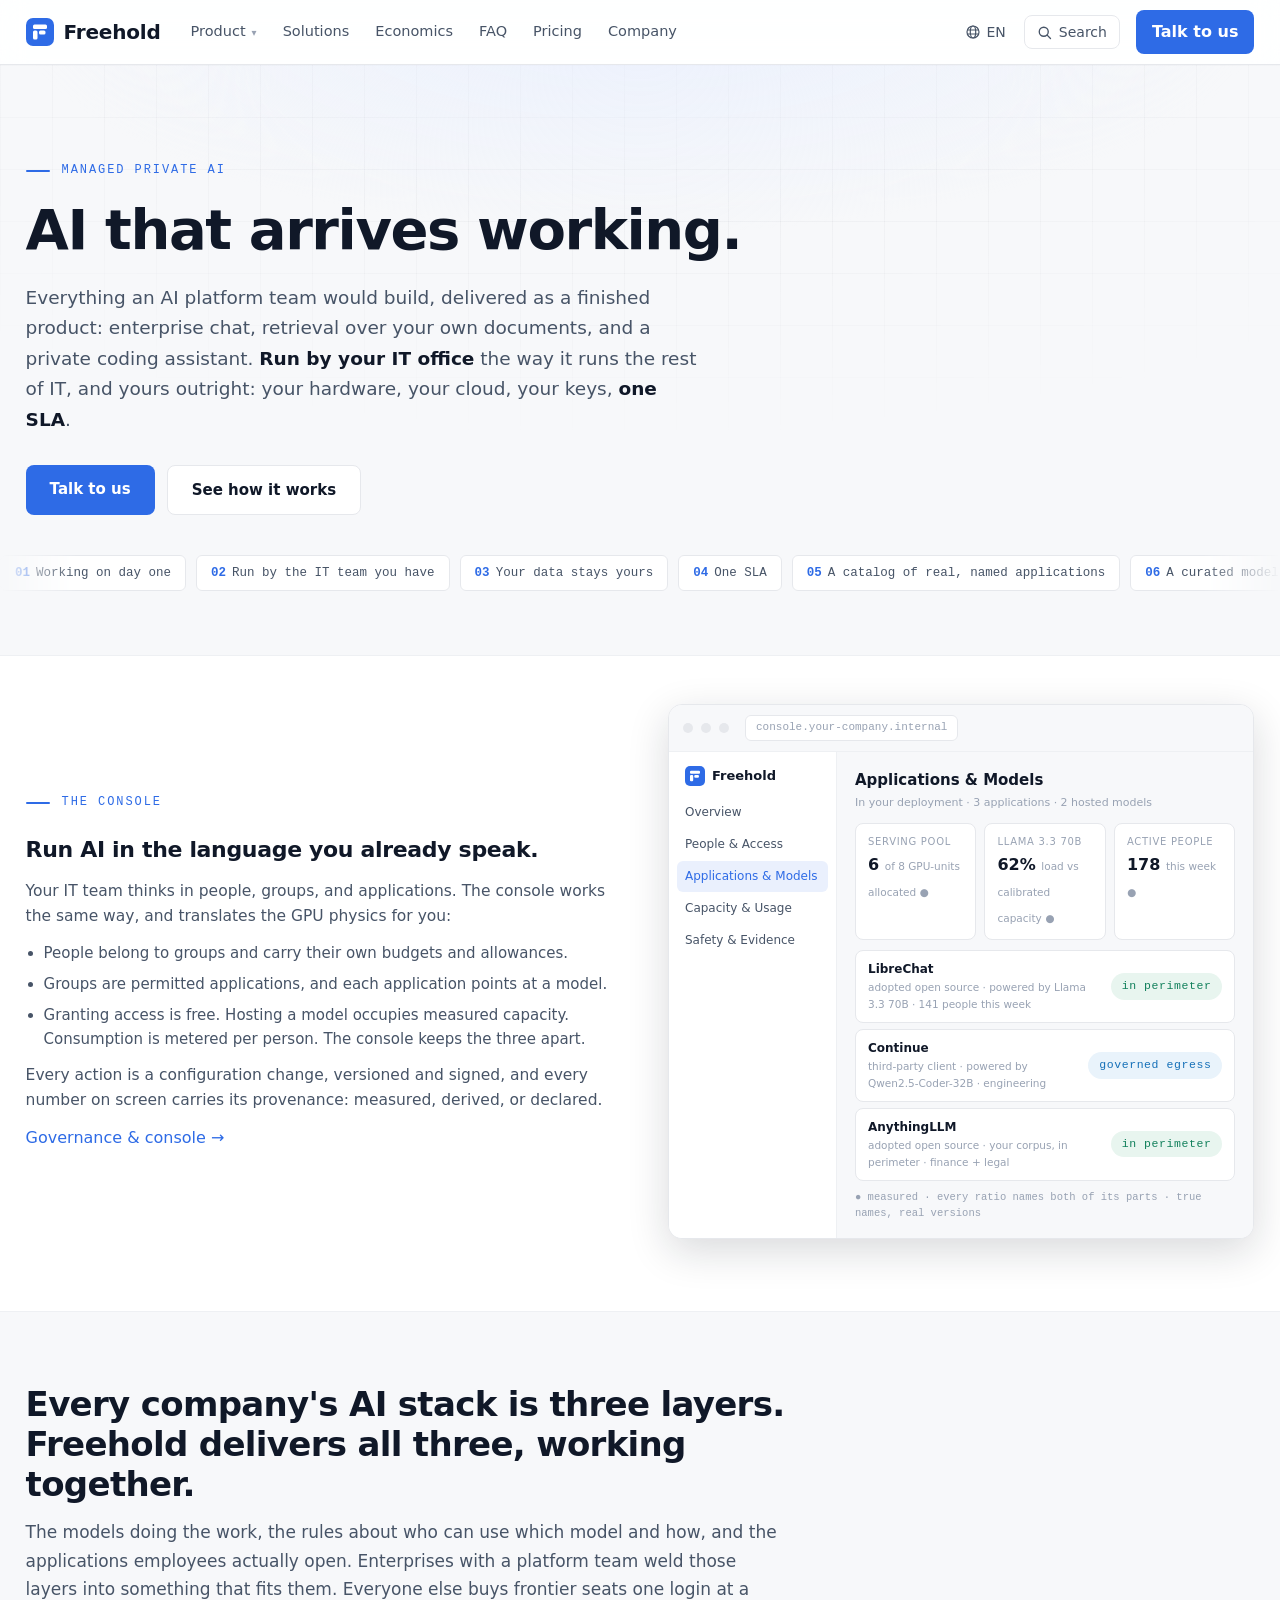
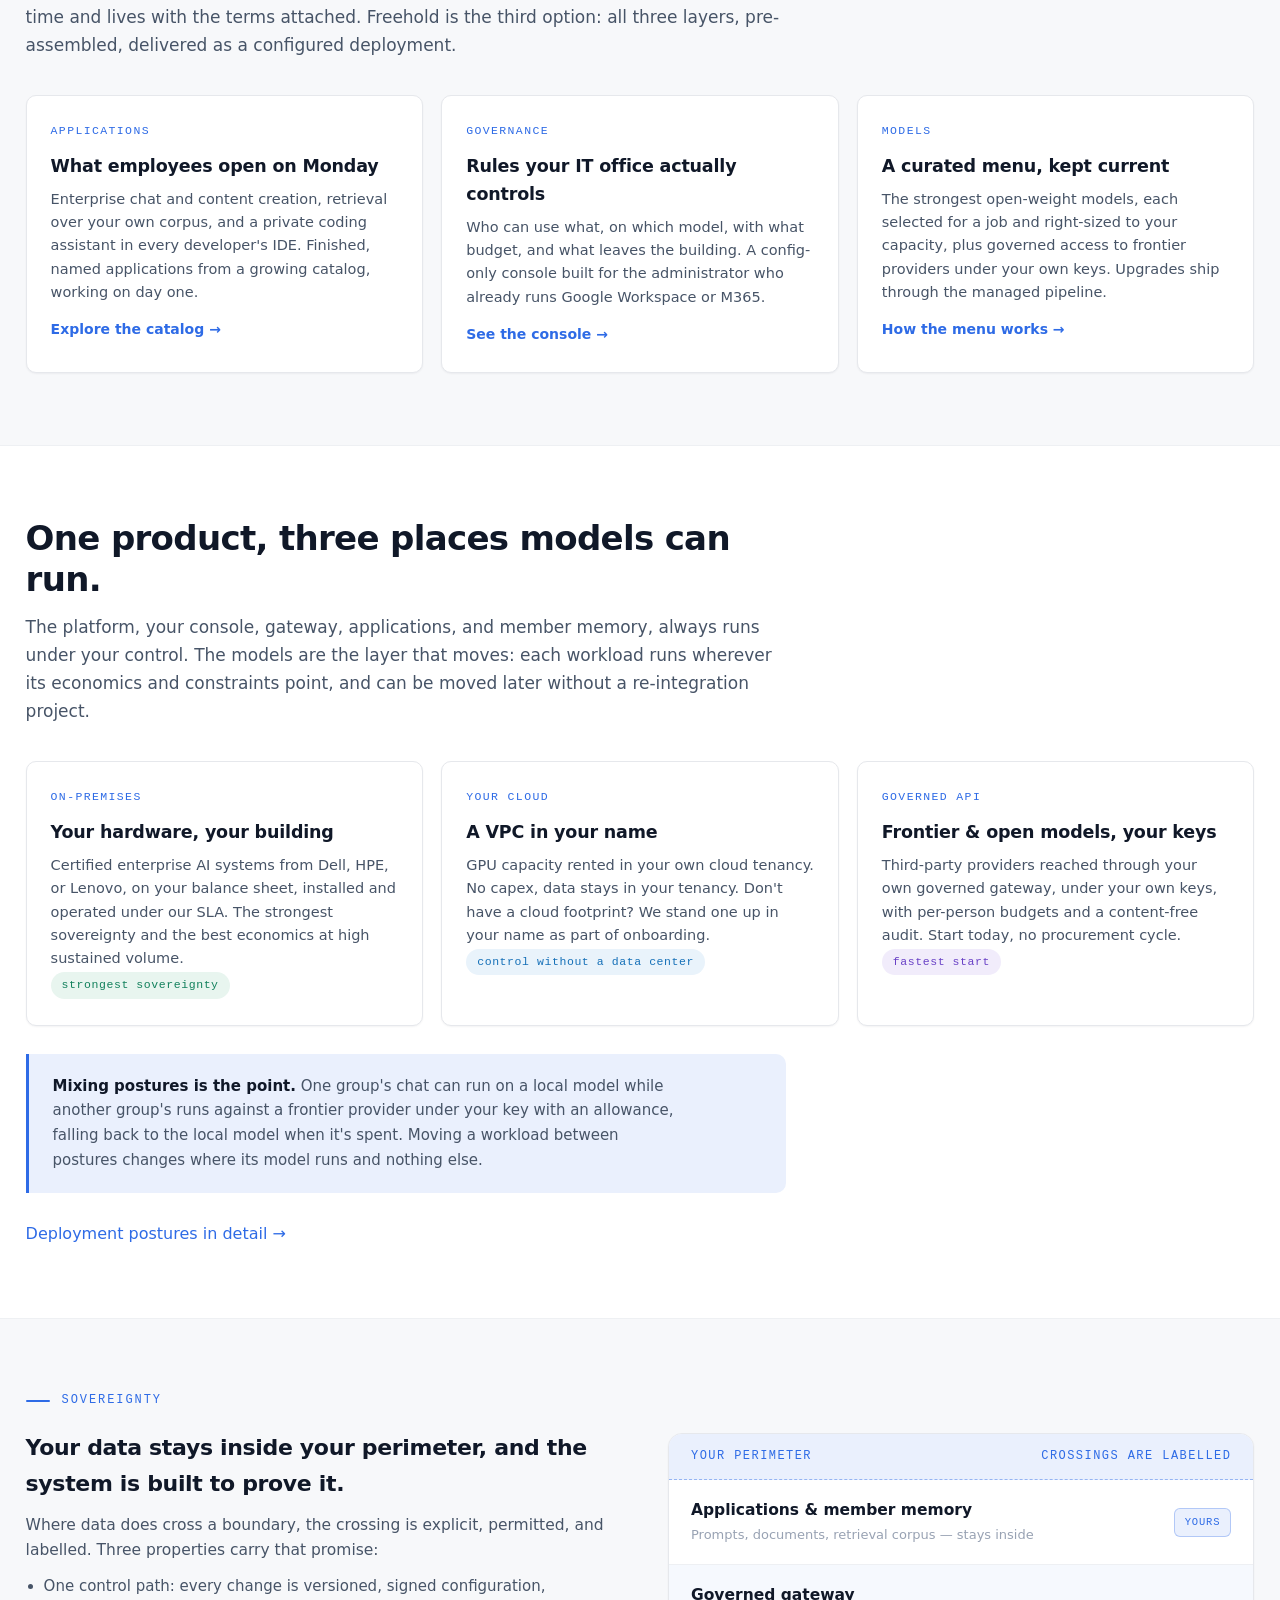
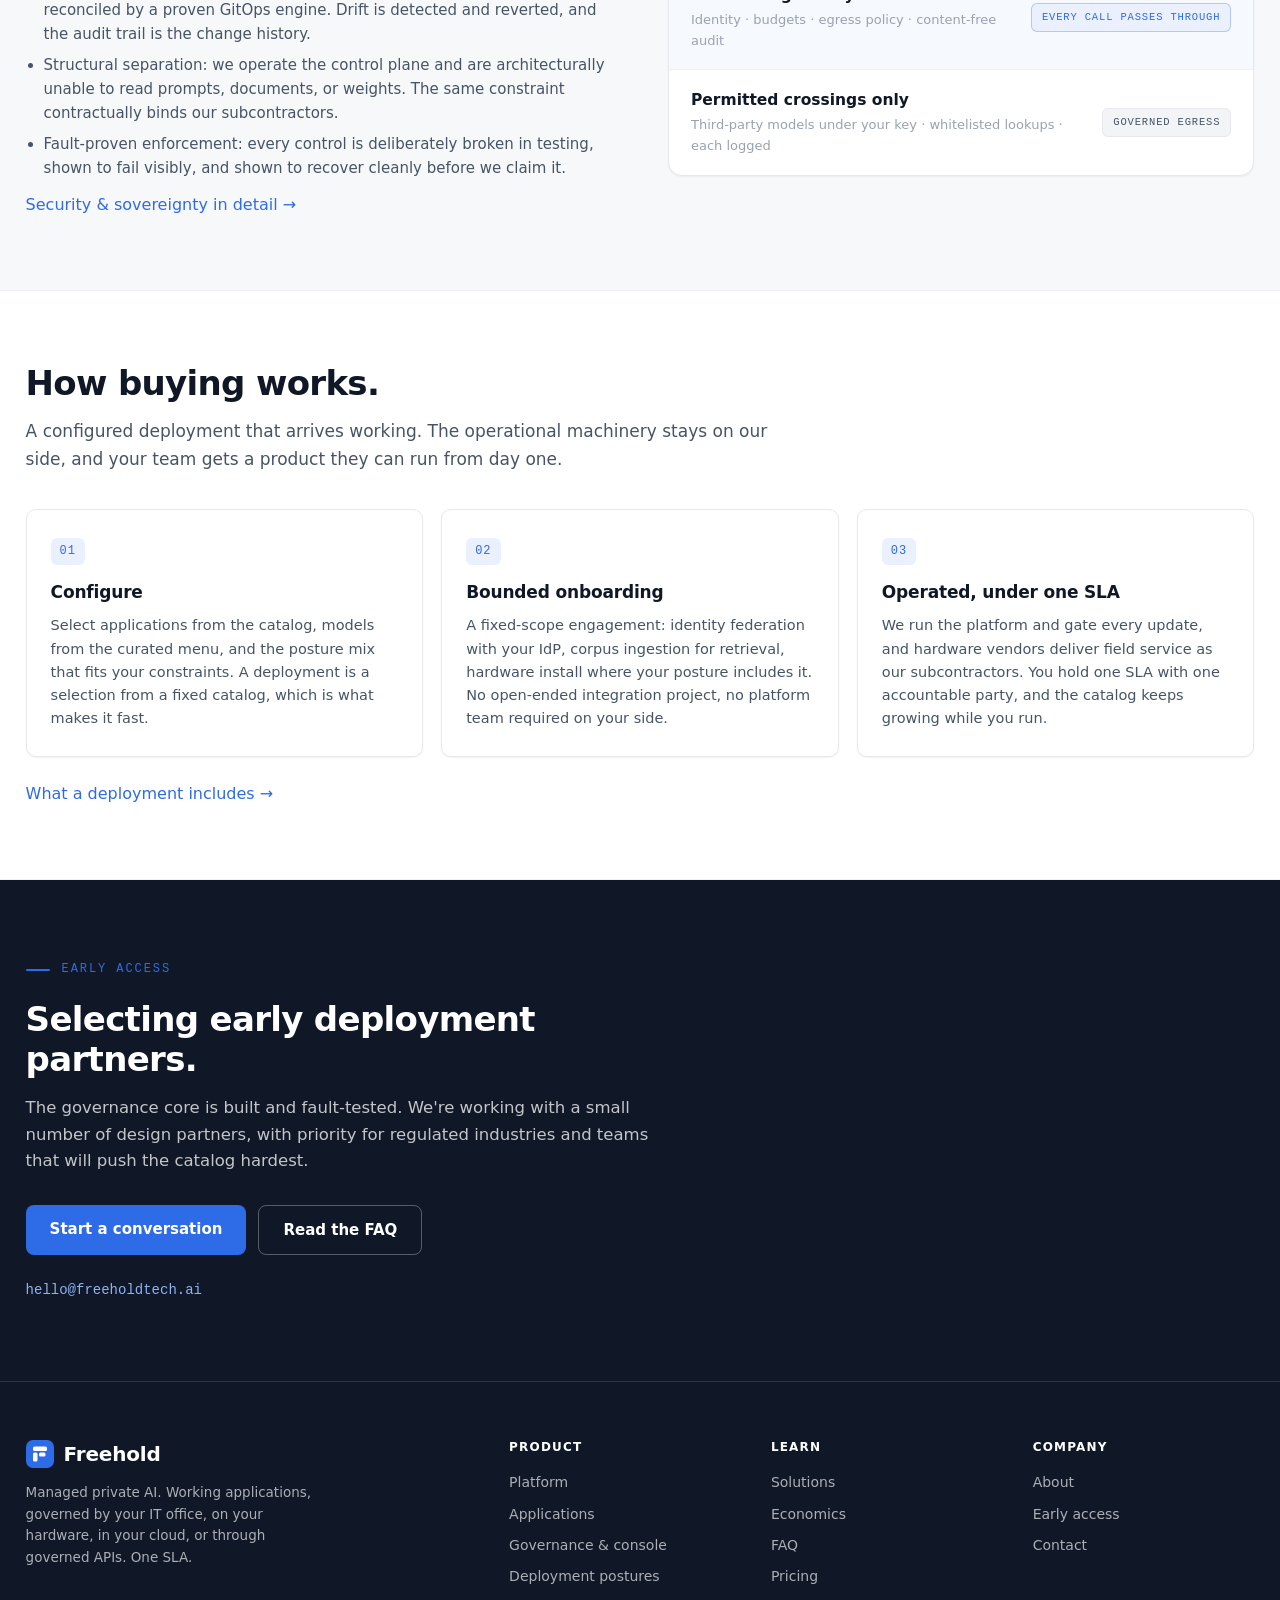
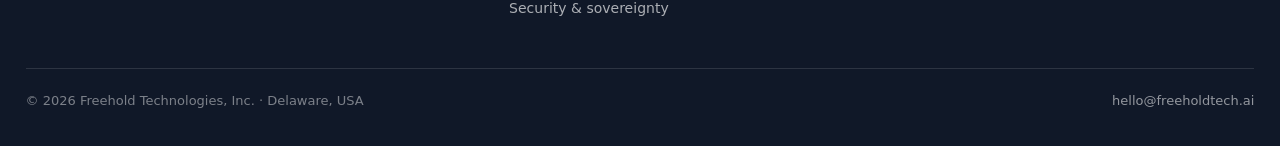
==== commit 1f549e45: "Hero ticker: 18 chips covering the whole conceptual model MECE sweep of CONSOLE-REDESIGN-PRINCIPLES." ====
--- a/index.html
+++ b/index.html
@@ -11,7 +11,7 @@
 <meta property="og:url" content="https://freeholdtech.ai">
 <link rel="canonical" href="https://freeholdtech.ai/">
 <link rel="icon" href="data:image/svg+xml,%3Csvg xmlns='http://www.w3.org/2000/svg' viewBox='0 0 28 28'%3E%3Crect width='28' height='28' rx='7' fill='%232e6be6'/%3E%3Crect x='7' y='6.5' width='14' height='4.5' rx='1.5' fill='white'/%3E%3Crect x='7' y='12.5' width='4.5' height='9' rx='1.5' fill='white'/%3E%3Crect x='13' y='12.5' width='6.5' height='4' rx='1.5' fill='white'/%3E%3C/svg%3E">
-<link rel="stylesheet" href="assets/site.css?v=7">
+<link rel="stylesheet" href="assets/site.css?v=9">
 </head>
 <body>
 
@@ -62,14 +62,9 @@
     </div>
     <div class="ticker" aria-label="Freehold in four points">
       <div class="ticker-track">
-        <div class="tick-set"><span class="chip"><b>01</b>Working on day one</span><span class="chip"><b>02</b>Run by the IT team you have</span><span class="chip"><b>03</b>Your data stays yours</span><span class="chip"><b>04</b>One SLA</span></div>
-        <div class="tick-set" aria-hidden="true"><span class="chip"><b>01</b>Working on day one</span><span class="chip"><b>02</b>Run by the IT team you have</span><span class="chip"><b>03</b>Your data stays yours</span><span class="chip"><b>04</b>One SLA</span></div>
-        <div class="tick-set" aria-hidden="true"><span class="chip"><b>01</b>Working on day one</span><span class="chip"><b>02</b>Run by the IT team you have</span><span class="chip"><b>03</b>Your data stays yours</span><span class="chip"><b>04</b>One SLA</span></div>
-        <div class="tick-set" aria-hidden="true"><span class="chip"><b>01</b>Working on day one</span><span class="chip"><b>02</b>Run by the IT team you have</span><span class="chip"><b>03</b>Your data stays yours</span><span class="chip"><b>04</b>One SLA</span></div>
-        <div class="tick-set" aria-hidden="true"><span class="chip"><b>01</b>Working on day one</span><span class="chip"><b>02</b>Run by the IT team you have</span><span class="chip"><b>03</b>Your data stays yours</span><span class="chip"><b>04</b>One SLA</span></div>
-        <div class="tick-set" aria-hidden="true"><span class="chip"><b>01</b>Working on day one</span><span class="chip"><b>02</b>Run by the IT team you have</span><span class="chip"><b>03</b>Your data stays yours</span><span class="chip"><b>04</b>One SLA</span></div>
-        <div class="tick-set" aria-hidden="true"><span class="chip"><b>01</b>Working on day one</span><span class="chip"><b>02</b>Run by the IT team you have</span><span class="chip"><b>03</b>Your data stays yours</span><span class="chip"><b>04</b>One SLA</span></div>
-        <div class="tick-set" aria-hidden="true"><span class="chip"><b>01</b>Working on day one</span><span class="chip"><b>02</b>Run by the IT team you have</span><span class="chip"><b>03</b>Your data stays yours</span><span class="chip"><b>04</b>One SLA</span></div>
+        <div class="tick-set"><span class="chip"><b>01</b>Working on day one</span><span class="chip"><b>02</b>Run by the IT team you have</span><span class="chip"><b>03</b>Your data stays yours</span><span class="chip"><b>04</b>One SLA</span><span class="chip"><b>05</b>A catalog of real, named applications</span><span class="chip"><b>06</b>A curated model menu, kept current</span><span class="chip"><b>07</b>Frontier providers under your own keys</span><span class="chip"><b>08</b>People, groups, applications, models</span><span class="chip"><b>09</b>Per-person budgets, enforced at the gateway</span><span class="chip"><b>10</b>Premium while it lasts, sovereign after</span><span class="chip"><b>11</b>A content-free audit trail</span><span class="chip"><b>12</b>Every number carries its provenance</span><span class="chip"><b>13</b>Changes versioned, signed, applied in seconds</span><span class="chip"><b>14</b>Egress allow-listed, logged, and labelled</span><span class="chip"><b>15</b>One governed memory beneath every app</span><span class="chip"><b>16</b>Air-gapped, controlled, or connected</span><span class="chip"><b>17</b>On-prem, your cloud, or governed APIs</span><span class="chip"><b>18</b>Offboard once, prove it everywhere</span></div>
+        <div class="tick-set" aria-hidden="true"><span class="chip"><b>01</b>Working on day one</span><span class="chip"><b>02</b>Run by the IT team you have</span><span class="chip"><b>03</b>Your data stays yours</span><span class="chip"><b>04</b>One SLA</span><span class="chip"><b>05</b>A catalog of real, named applications</span><span class="chip"><b>06</b>A curated model menu, kept current</span><span class="chip"><b>07</b>Frontier providers under your own keys</span><span class="chip"><b>08</b>People, groups, applications, models</span><span class="chip"><b>09</b>Per-person budgets, enforced at the gateway</span><span class="chip"><b>10</b>Premium while it lasts, sovereign after</span><span class="chip"><b>11</b>A content-free audit trail</span><span class="chip"><b>12</b>Every number carries its provenance</span><span class="chip"><b>13</b>Changes versioned, signed, applied in seconds</span><span class="chip"><b>14</b>Egress allow-listed, logged, and labelled</span><span class="chip"><b>15</b>One governed memory beneath every app</span><span class="chip"><b>16</b>Air-gapped, controlled, or connected</span><span class="chip"><b>17</b>On-prem, your cloud, or governed APIs</span><span class="chip"><b>18</b>Offboard once, prove it everywhere</span></div>
+      </div>
       </div>
     </div>
   </div>
--- a/assets/site.css
+++ b/assets/site.css
@@ -82,7 +82,7 @@
 .search-overlay[hidden]{display:none}
 .search-panel{max-width:640px;margin:0 auto;background:var(--surface);border-radius:14px;box-shadow:var(--sh-float);padding:16px;max-height:70vh;overflow:auto}
 .ticker{margin-top:40px;margin-left:calc(50% - 50vw);margin-right:calc(50% - 50vw);overflow:hidden;mask-image:linear-gradient(90deg,transparent,#000 6%,#000 94%,transparent);-webkit-mask-image:linear-gradient(90deg,transparent,#000 6%,#000 94%,transparent)}
-.ticker-track{display:flex;gap:10px;width:max-content;animation:ticker-scroll 32s linear infinite}
+.ticker-track{display:flex;gap:10px;width:max-content;animation:ticker-scroll 80s linear infinite}
 .ticker-track:hover{animation-play-state:paused}
 .tick-set{display:flex;gap:10px}
 .ticker .chip{flex:0 0 auto;white-space:nowrap}
@@ -181,6 +181,8 @@
 .app-grid{display:grid;grid-template-columns:repeat(3,1fr);gap:20px}
 .app-card{background:var(--surface);border:1px solid var(--border);border-radius:var(--r-card);padding:22px;box-shadow:var(--sh-card);display:flex;flex-direction:column;gap:12px}
 .app-head{display:flex;align-items:center;gap:12px}
+.app-git{margin-left:auto;display:flex;padding:7px;border-radius:8px;color:var(--muted)}
+.app-git:hover{color:var(--ink);background:var(--hover)}
 .app-logo{width:40px;height:40px;border-radius:8px;object-fit:contain;background:#fff;border:1px solid var(--divider);padding:4px;flex:0 0 40px}
 .app-head h3{font-size:17px;margin:0}
 .app-cat{font-size:12.5px;color:var(--muted)}
